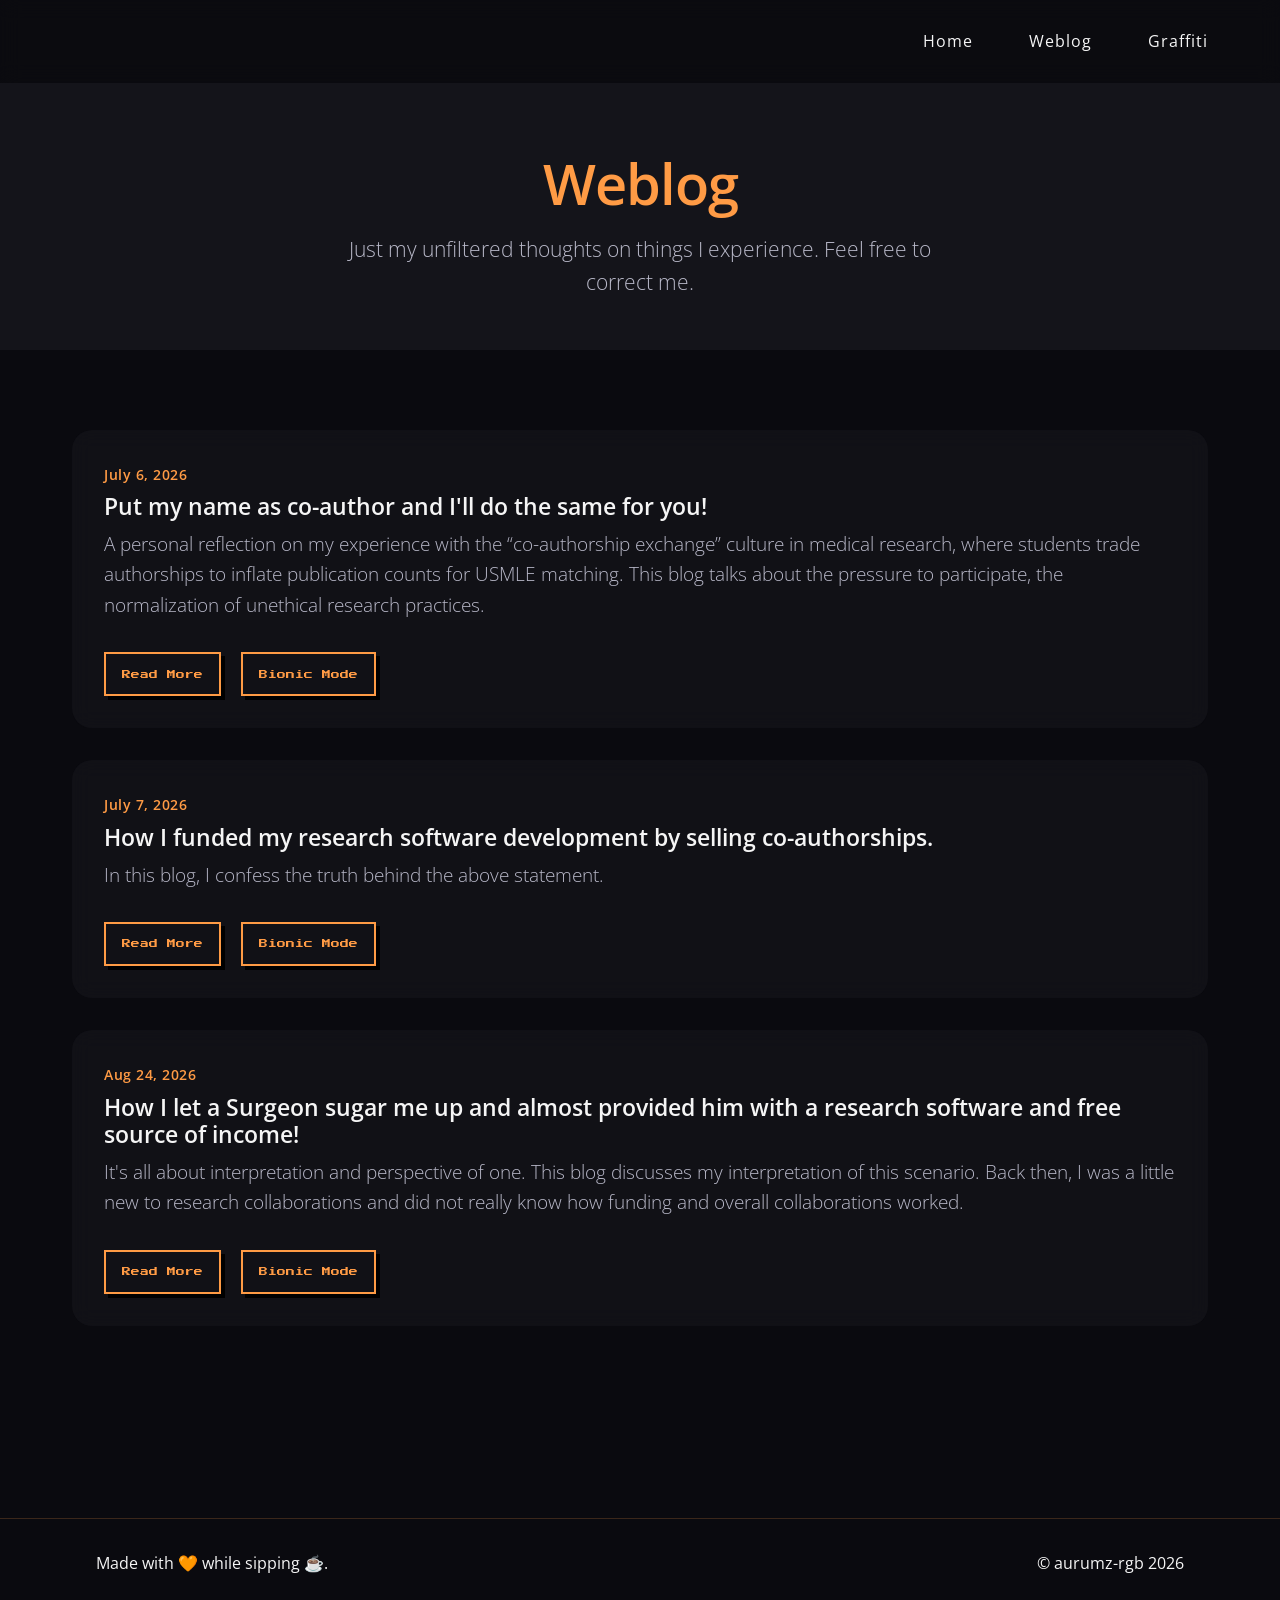
==== blog.html @ a6970e60 "faster loading, bigger plane and minor text edits" ====
<!DOCTYPE html>
<html lang="en">

<head>
  <meta charset="UTF-8" />
  <meta name="viewport" content="width=device-width, initial-scale=1.0" />
  

  <title>Weblog / Aurumz</title>
  <meta name="description" content="An unfiltered weblog by Vihaan (Aurumz) sharing personal experiences and thoughts on medical research, academic pressure, USMLE culture, evidence synthesis etc.">
  <meta name="keywords" content="Aurumz weblog, Vihaan Sahu blog, medical student blog, USMLE research, co-authorship exchange, medical research ethics, academic writing, evidence synthesis">
  <meta name="author" content="Vihaan S (Aurumz)">
  <meta name="robots" content="index, follow, max-image-preview:large" />
  

  <link rel="canonical" href="https://aurumz-rgb.github.io/blog.html" />


  <meta property="og:title" content="Weblog / Aurumz">
  <meta property="og:description" content="An unfiltered weblog by Vihaan (Aurumz) sharing personal experiences and thoughts on medical research, academic pressure, USMLE culture, evidence synthesis.">
  <meta property="og:type" content="website">
  <meta property="og:url" content="https://aurumz-rgb.github.io/blog.html">
  <meta property="og:image" content="https://aurumz-rgb.github.io/assets/web-banner.png">
  <meta property="og:image:alt" content="Aurumz Web Banner">
  
  <meta name="twitter:card" content="summary_large_image">
  <meta name="twitter:title" content="Weblog / Aurumz">
  <meta name="twitter:description" content="An unfiltered weblog by Vihaan (Aurumz) sharing personal experiences and thoughts on medical research.">

  <link rel="icon" href="assets/favicon.ico" type="image/x-icon">

  <link rel="preconnect" href="https://fonts.googleapis.com">
  <link rel="preconnect" href="https://fonts.gstatic.com" crossorigin>
  <link href="https://fonts.googleapis.com/css2?family=Open+Sans:wght@300;400;500;600;700&display=swap" rel="stylesheet">
  <link rel="stylesheet" href="https://cdnjs.cloudflare.com/ajax/libs/font-awesome/6.4.0/css/all.min.css">
  <link rel="stylesheet" href="styles.css">
</head>

<body>

  <div class="loader-container" id="loader">
    <div class="loader"></div>
  </div>

  <header>
    <div class="container">
      <nav>
        <a href="index.html" class="logo">
           <img src="assets/logo-official1.png" alt="Aurumz Logo" style="height: 45px;">
        </a>
        <button class="mobile-menu-btn" id="mobileMenuBtn">
          <i class="fas fa-bars"></i>
        </button>
        <div class="nav-links" id="navLinks">
          <a href="index.html">Home</a>
          <a href="blog.html">Weblog</a>
          <a href="graffiti.html">Graffiti</a>
        </div>
      </nav>
    </div>
  </header>

  <img src="assets/plane.gif" alt="Paper Plane" class="plane-gif" id="planeGif" loading="lazy">

  <div class="page-simple-hero">
    <div class="container">
      <h1>Weblog</h1>
      <p>Just my unfiltered thoughts on things I experience. Feel free to correct me.</p>

    </div>
  </div>

  <div class="page-container" style="background-color: var(--bg-primary);">
    <div class="container" style="padding-top: var(--spacing-xl); padding-bottom: var(--spacing-xl);">
      
      <div class="blog-card">
        <div class="blog-content">
          <span class="blog-date">July 6, 2026</span>
          <h3 class="project-title">Put my name as co-author and I'll do the same for you!</h3>
          <p class="project-description">
            A personal reflection on my experience with the “co-authorship exchange” culture in medical research, where students trade authorships to inflate publication counts for USMLE matching. This blog talks about the pressure to participate, the normalization of unethical research practices.
          </p>
          <div class="blog-full" id="blog1-full">
            <p class="project-description">
              A lot of medical students don't really care about research and end up doing it mainly because of the pressure surrounding USMLE matching. Sure, you'll say that research just boosts the CV and is not mandatory, but did you really know the average USMLE IM matching applicant has around 5-9 research articles?
            </p>

             <p class="project-description">
              As such, I've observed USMLE applicants literally practising the sole art of "you put me co-author, I put you co-author". As such, the research articles processed and published through these arrangements can end up being low quality, with minimum people actually involved in providing the science behind them, while other non-contributors are put in as co-authors.
            </p>

            <p class="project-description">
              Such papers also end up having tons of authors. Personally, I've been added through so many WhatsApp groups where they practise this directly. Sure, just like them, I could have done this as well. Some part of me wanted to, especially after seeing profiles of many people with more than 300 articles in 2 years! (not even senior researchers I've seen have these many)
            </p>
            <p class="project-description">
             Believe me or not, I've even had a guy message me wanting to do a "co-authorship exchange", which I rejected. <strong>Where is he now?</strong> Well, he matched into IM residency in the US this season (2026). The same guy has put countless messages in his own WhatsApp group offering authorship for $90 each under the name of an APC contribution. Sometimes, he would just be direct and not even defend it. Well, selling authorships is a different thing altogether, and so I'll cover that in another weblog. Are there other people like him? Yes. I've had countless such offers. For example, around 5 months ago, I had a guy wanting me to give him co-authorship on 3 of my papers and, in return, he would give me co-authorship on 3 of his, effectively making my research count double - 6 papers!
            </p>
            <p class="project-description">
              But I've decided I will not pursue such paths. The path I take is the one I believe is righteous and correct. End of the day, their CV always does seem to shine over people like mine. But, the fact that I did not nor do I plan to get involved in this, is something which keeps me motivated sometimes to learn more things!
            </p>
            <p class="project-description">
              P.s. <strong>Where do I find such people?</strong> idk. <strong>Should you do the same?</strong> Upto you. I will never. 
            </p>
          </div>
                    <button class="btn btn-outline" onclick="toggleBlog('blog1-full', this)">Read More</button>
          <button class="btn btn-outline" style="margin-left: 1rem;" onclick="toggleBionic('blog1-full', this)">Bionic Mode</button>
        </div>
      </div>



       <div class="blog-card">
        <div class="blog-content">
          <span class="blog-date">July 7, 2026</span>
          <h3 class="project-title">How I funded my research software development by selling co-authorships.</h3>
          <p class="project-description">
            In this blog, I confess the truth behind the above statement.
          </p>
          <div class="blog-full" id="blog2-full">
            <p class="project-description">
              As I mentioned previously about the co-authorship financial transaction model and my struggles as an open-source research developer, I'll be discussing my "association" between these two.
            </p>

             <p class="project-description">
              There are tons of research groups on all kinds of social media, including LinkedIn, WhatsApp, Telegram, and even Instagram. So, at one point, you somehow end up being in at least a few of those. Unfortunately, the type of groups I would get added to, or come across, often seemed to revolve around the classic "co-authorship financial transaction" model. <strong>How do you identify them in online groups?</strong> Keep an eye out for the triad: no permission to message publicly in the group (most of the time); the group administrators flex published articles quite frequently, usually with a high number of co-authors; and limited-seat "research opportunities" instead of calls for actual peer-level collaborations.
            </p>

            <p class="project-description">
             <strong>How do these work?</strong> The administrators of the group publicly message, indirectly hinting towards this model. It could be indirect, such as supporting or contributing towards an APC while publishing at no cost through the corresponding author's open-access university agreement. To avail any transaction, you simply need to privately reply to their call for "research opportunities" and co-ordinate directly.
             </p>
            <p class="project-description">
             There are also some medical residents who, because of strict deadlines for publishing research articles during their residency years, may end up paying for and getting co-authorship simply for ease of life.
            </p>
            <p class="project-description">
              I was attracted to this idea of selling. Not only did the participation of medical residents in this model give me a sense of "surability", it meant I could now fund and scale my research softwares with the money. NO MORE of those trash streamlit interfaces, vercel/github websites, trashy 1GB RAM backend limits, etc. I would have freedom to work solely on the basis of output accuracy! Sure, I might get my name blacklisted by journals if they were to find out about it. I was willing to take the risk. You'd ask, <strong>Why not just approach open-source research communities which provide financial support for such projects?</strong>
            </p>
            <p class="project-description">
             Let me answer you with a fact, the probability of getting one in academic research software development is around 10% to 15% success rate. That probability percentage, along with factors like my age (I was 19 when I published 3 softwares: NOS-TLPlot, Critiplot, and ReviewAid), lack of collaborations, and me working "solo" through almost all stages of research development, made me feel like the opposite of a strong candidate. Strict deadlines, serious financial accountability, software-performance-based funding, and one-time funding deposits were some of the other factors.
            </p>
             <p class="project-description">
             So, The final question, <strong>How many co-authorships did I sell?</strong> <strong>How much did I earn?</strong> I didn't. I simply never did. As a result, due to the lack of financial aid and personal finances, I never really could make some of the research softwares I had in mind and actually needed funding for. Every software I made, ended up being "just some software running on free resources". However, I do have my eyes set on "AI in Radiology", and in the near future, I might save up, develop a commercial software, create a source of income, and hopefully be less limited.
            </p>
          </div>
                    <button class="btn btn-outline" onclick="toggleBlog('blog2-full', this)">Read More</button>
          <button class="btn btn-outline" style="margin-left: 1rem;" onclick="toggleBionic('blog2-full', this)">Bionic Mode</button>
        </div>
      </div>


        <div class="blog-card">
        <div class="blog-content">
          <span class="blog-date">Aug 24, 2026</span>
          <h3 class="project-title">How I let a Surgeon sugar me up and almost provided him with a research software and free source of income!</h3>
          <p class="project-description">
            It's all about interpretation and perspective of one. This blog discusses my interpretation of this scenario. Back then, I was a little new to research collaborations and did not really know how funding and overall collaborations worked.
          </p>
          <div class="blog-full" id="blog3-full">

             <p class="project-description">
             The scenario starts off like this, I happen to send one of my research softwares description (ReviewAid) to a research group on WhatsApp, and a surgeon from the group DMs me privately first, acknowledging my software and praising me heavily for it. It genuinely made me happy that a surgeon found my tool helpful for his research work.
            </p>

            <p class="project-description">
             Then, he asks me about my thoughts on risk of bias software concerning evidence synthesis. Coincidentally, I already had plans concerning the revival of RobotReviewer, which I had thought about around 6 months before this. So, I tell him my thoughts, my perspective about it and how I would make it if I were to make one from scratch, taking into account RobotReviewer's accuracy. 
            </p>
            <p class="project-description">
              I also tell him about my thoughts on accuracy of modern day LLMs over ML for risk of bias assessment and my plans of testing RoB assessments using Hugging Face models specially fine-tuned for biomedical NLP. He was impressed and wanted to know, if I could make a software for him and his research organization he was associated with, which would be able to assess risk of bias of studies in their research work. I told him that I would be happy to do so, but would need some funding for it. He then tells me that he can provide me with funding for it and we can discuss the details further.
            </p>
            <p class="project-description">
               Fast forward, we did multiple zoom meetings to discuss the details of the software and the funding. He claimed to be a part of a medschool's research committee (the UK medschool ranked within 500 overall in the world). He tells me, he wanted me to make the software for his research organization and that it would be their primary tool for risk of bias assessment. Then when I actually ask for the funds, he tells me to make a demo which he would present to his research committee head and ask for their approval and take the funds from them. 
            </p>
            <p class="project-description">
              But then again, I was under the impression that I would now be provided with funds. I wanted to pin-point LLMs accuracy for RoB and compare it with the ML models trained for RobotReviewer.  He then kept delaying it and ultimately, told me to make the software putting my own money for its initial run. So, I ask him to provide me a fund of 100$ personally since I was the one doing everything, like making, writing the code, and even running trials to know its accuracy. I told him that this $100 would be his commitment, since according to him, he wouldn't have to do any of the actual work apart from providing the funds. He kept delaying and then in one of the zoom meetings, he says he simply did'nt have the money.
            </p>
            <p class="project-description">
              He would also have these Zoom meetings where he would tell me things like how he had a surgeon colleague who flexed working for NASA which he disliked, and wanted to flex something of his and that was the reason he wanted to "work" with me. He would also tell me things like how I was lucky to have been able to work with him since he could also have hired 2 cs freelancers to make the software instead of me. Overall, he kept delaying it further and eventually, there was no news from him. I set off in my own work and furthermore, cut contact with him.
            </p>
            <p class="project-description">
              So, my interpretation of this was that his plan might have been to make me create the software using my own funds, which he would then present to his committee using his own name, without involving me in the funding discussion, and potentially secure the funding himself. I started thinking about different possibilities. Say, if the project was discussed as requiring $2,000, would he potentially ask his committee for $5,000 and keep the rest for himself? I obviously have no way of knowing whether he would have actually done this, but this was genuinely one of the thoughts that crossed my mind at the time. Another possibility I started thinking about was that, since I didn't even belong to the country he worked in, he could have simply cut me off after getting the funding and kept the money himself, perhaps making some excuse that the software was unsuccessful, or even claiming that he had lent me the money and I was the one who shoo'd off with it. Again, I have absolutely no way of knowing whether any of this would have happened. These were simply the scenarios I started imagining based on how the collaboration had been progressing. Things I found out about him, such as his plans to leave the exact research committee and hospital he worked for after a year and his history of moving between countries, were also some of the factors that increased my suspicions. I had started wondering what would happen to the project, and to my involvement in it, if he left the institution anyway.
            </p>
            <p class="project-description">
              The things he did, some of those seemed very unprofessional like not committing to the funding, lack of communication just because I was much younger than him, him even vaping in one of the Zoom calls, telling me how he needed funds to cover his PhD, planning to name the software after his and my own real name, or him telling me to MAYBE make a private version using the funds and charge researchers to use the software if its accuracy was much better than RobotReviewer.
            </p>
            <p class="project-description">
            I haven't mentioned a lot of information, such as what kind of surgeon he was, the country he was based in, the medical school's name, and other specific details that contributed to my interpretation of what might have happened next. I did not want to reveal and I definitely do not want him to read this. Any research senior who follows ideals similar to his is probably better off not wasting their time, or mine, on a collaboration.
            </p>
            <p class="project-description">
              Looking back, I feel like I probably overthought about it, but I feel much better for not collaborating with him. <strong>Who knows? Maybe this is how some actual research collaborations work?</strong>
            </p>
          </div>
                    <button class="btn btn-outline" onclick="toggleBlog('blog3-full', this)">Read More</button>
          <button class="btn btn-outline" style="margin-left: 1rem;" onclick="toggleBionic('blog3-full', this)">Bionic Mode</button>
        </div>
      </div>

    </div>
  </div>

  <footer>
    <div class="footer-content">
      <div class="footer-left">
        <span>Made with 🧡 while sipping ☕.</span>
      </div>
      <div class="footer-right">
        <a href="https://github.com/aurumz-rgb/aurumz-rgb.github.io" target="_blank" class="footer-license">© aurumz-rgb 2026</a>
      </div>
    </div>
  </footer>

  <script src="script.js"></script>


    <script type="application/ld+json">
  {
    "@context": "https://schema.org",
    "@type": "Blog",
    "name": "Aurumz Weblog",
    "url": "https://aurumz-rgb.github.io/blog.html",
    "description": "Unfiltered thoughts and experiences by Vihaan (Aurumz) on medical research, academia, and technology.",
    "author": {
      "@type": "Person",
      "name": "Vihaan S (Aurumz)",
      "url": "https://aurumz-rgb.github.io"
    },
    "blogPost": [
      {
        "@type": "BlogPosting",
        "headline": "Put my name as co-author and I'll do the same for you!",
        "datePublished": "2026-07-06",
        "dateModified": "2026-07-06",
        "author": {
          "@type": "Person",
          "name": "Vihaan S (Aurumz)",
          "url": "https://aurumz-rgb.github.io"
        },
        "description": "A personal reflection on my experience with the co-authorship exchange culture in medical research, where students trade authorships to inflate publication counts for USMLE matching.",
        "mainEntityOfPage": {
          "@type": "WebPage",
          "@id": "https://aurumz-rgb.github.io/blog.html#blog1-full"
        },
        "publisher": {
          "@type": "Person",
          "name": "Vihaan S (Aurumz)",
          "url": "https://aurumz-rgb.github.io"
        }
      },
      {
        "@type": "BlogPosting",
        "headline": "How I funded my research software development by selling co-authorships.",
        "datePublished": "2026-07-07",
        "dateModified": "2026-07-07",
        "author": {
          "@type": "Person",
          "name": "Vihaan S (Aurumz)",
          "url": "https://aurumz-rgb.github.io"
        },
        "description": "In this blog, I confess the truth behind how I funded my research software development by selling co-authorships.",
        "mainEntityOfPage": {
          "@type": "WebPage",
          "@id": "https://aurumz-rgb.github.io/blog.html#blog2-full"
        },
        "publisher": {
          "@type": "Person",
          "name": "Vihaan S (Aurumz)",
          "url": "https://aurumz-rgb.github.io"
        }
      },
      {
        "@type": "BlogPosting",
        "headline": "How I let a Surgeon sugar me up and almost provided him with a research software and free source of income!",
        "datePublished": "2026-08-24",
        "dateModified": "2026-08-24",
        "author": {
          "@type": "Person",
          "name": "Vihaan S (Aurumz)",
          "url": "https://aurumz-rgb.github.io"
        },
        "description": "My experience with a research collaboration gone wrong, and how a surgeon almost tricked me into providing free research software and a source of income.",
        "mainEntityOfPage": {
          "@type": "WebPage",
          "@id": "https://aurumz-rgb.github.io/blog.html#blog3-full"
        },
        "publisher": {
          "@type": "Person",
          "name": "Vihaan S (Aurumz)",
          "url": "https://aurumz-rgb.github.io"
        }
      }
    ]
  }
  </script>
</body>
</html>
---- styles.css ----
@import url('https://fonts.googleapis.com/css2?family=Press+Start+2P&display=swap');

:root {
  --bg-primary: #0a0a0f;
  --bg-secondary: #14141a;
  --bg-card: rgba(20, 20, 26, 0.7);
  --text-primary: #f5f5f5;
  --text-secondary: #b8b8c8;
  --accent: #FF9B45;
  --accent-light: #ffb366;
  --accent-dark: #e0852f;
  --border-color: rgba(255, 155, 69, 0.2);
  --button-grey: #4d6281;
  --button-grey-hover: #3a4961;

  --font-primary: 'Open Sans', sans-serif;
  --font-heading: 'Open Sans', sans-serif;

  --spacing-xs: 0.5rem;
  --spacing-sm: 2rem;
  --spacing-md: 2rem;
  --spacing-lg: 3.5rem;
  --spacing-xl: 5rem;
  --spacing-xxl: 8rem;

  --border-radius: 12px;
  --border-radius-lg: 20px;

  --transition: all 0.3s cubic-bezier(0.4, 0, 0.2, 1);
  --transition-slow: all 0.6s ease;
}

* {
  margin: 0;
  padding: 0;
  box-sizing: border-box;
}

html {
  scroll-behavior: smooth;
}

body {
  font-family: var(--font-primary);
  background-color: var(--bg-primary);
  color: var(--text-primary);
  line-height: 1.6;
  overflow-x: hidden;
}

.loader-container {
  position: fixed;
  top: 0;
  left: 0;
  width: 100%;
  height: 100%;
  background-color: var(--bg-primary);
  display: flex;
  justify-content: center;
  align-items: center;
  z-index: 9999;
  transition: opacity 0.5s ease;
}

.loader {
  width: 50px;
  height: 50px;
  border: 5px solid rgba(255, 155, 69, 0.3);
  border-radius: 50%;
  border-top-color: var(--accent);
  animation: spin 1s ease-in-out infinite;
}

@keyframes spin {
  to {
    transform: rotate(360deg);
  }
}

h1,
h2,
h3,
h4,
h5,
h6 {
  font-family: var(--font-heading);
  font-weight: 600;
  line-height: 1.2;
  margin-bottom: var(--spacing-sm);
}

h1 {
  font-size: clamp(1.8rem, 6vw, 3.5rem);
  letter-spacing: -1px;
}

h2 {
  font-size: clamp(1.6rem, 5vw, 2.5rem);
  color: var(--accent);
  position: relative;
  display: inline-block;
  margin-bottom: var(--spacing-lg);
}

h2::after {
  content: '';
  position: absolute;
  bottom: -10px;
  left: 0;
  width: 60px;
  height: 3px;
  background-color: var(--accent);
}

.about-text h2::after {
  left: 50%;
  transform: translateX(-50%);
}

h3 {
  font-size: clamp(1.3rem, 4vw, 1.6rem);
  color: var(--text-primary);
  margin-bottom: var(--spacing-sm);
}

p {
  margin-bottom: var(--spacing-md);
  color: var(--text-secondary);
  font-size: clamp(0.9rem, 2vw, 1rem);
  font-weight: 300;
}

a {
  color: var(--accent);
  text-decoration: none;
  transition: var(--transition);
}

a:hover {
  color: var(--accent-light);
}

.container {
  width: 100%;
  max-width: 1200px;
  margin: 0 auto;
  padding: 0 var(--spacing-md);
}

.btn {
  display: inline-block;
  padding: 0.8rem 1.8rem;
  background-color: var(--accent);
  color: var(--bg-primary);
  border: 2px solid #000;
  border-radius: 0;
  font-weight: 400;
  font-family: 'Press Start 2P', cursive;
  font-size: 0.7rem;
  letter-spacing: 0;
  cursor: pointer;
  transition: var(--transition);
  text-align: center;
  position: relative;
  overflow: hidden;
  z-index: 1;
  min-height: 44px;
  box-shadow: 4px 4px 0px #000;
}

.btn:hover {
  background-color: #5f4b39;
  box-shadow: 2px 2px 0px #000;
  transform: translate(2px, 2px);
}

.btn-outline {
  background-color: transparent;
  border: 2px solid var(--accent);
  color: var(--accent);
}

.btn-outline:hover {
  background-color: #FF9B45;
  color: var(--bg-primary);
}

.project-links .btn {
  background-color: var(--button-grey);
  color: white;
  font-size: 0.6rem;
  padding: 0.85rem 1.1rem;
}

.project-links .btn:hover {
  background-color: var(--button-grey-hover);
}

.project-links .btn-outline {
  background-color: var(--button-grey);
  color: white;
  border-color: #000;
}

.project-links .btn-outline:hover {
  background-color: var(--button-grey-hover);
  color: white;
}

header {
  position: fixed;
  top: 0;
  left: 0;
  width: 100%;
  padding: 1.2rem 0;
  background-color: rgba(10, 10, 15, 0.85);
  backdrop-filter: blur(10px);
  z-index: 1000;
  transition: var(--transition);
}

nav {
  display: flex;
  justify-content: space-between;
  align-items: center;
}

.logo {
  font-size: clamp(1.2rem, 4vw, 1.5rem);
  font-weight: 700;
  color: var(--text-primary);
  text-decoration: none;
  display: flex;
  align-items: center;
  font-family: var(--font-heading);
  opacity: 0;
  pointer-events: none;
  transition: opacity 0.8s ease;
}

.logo.show-logo {
  opacity: 1;
  pointer-events: auto;
}

.logo i {
  color: var(--accent);
  margin-right: var(--spacing-xs);
}

.nav-links {
  display: flex;
  gap: var(--spacing-lg);
}

.nav-links a {
  color: var(--text-primary);
  font-weight: 400;
  position: relative;
  font-size: clamp(0.9rem, 2vw, 1rem);
  letter-spacing: 1px;
}

.nav-links a::after {
  content: '';
  position: absolute;
  bottom: -5px;
  left: 0;
  width: 0;
  height: 2px;
  background-color: var(--accent);
  transition: var(--transition);
}

.nav-links a:hover::after {
  width: 100%;
}

.mobile-menu-btn {
  display: none;
  background: none;
  border: none;
  color: var(--text-primary);
  font-size: 1.5rem;
  cursor: pointer;
  padding: 0.5rem;
  min-width: 44px;
  min-height: 44px;
}

.hero {
  min-height: 100vh;
  display: flex;
  align-items: center;
  padding: var(--spacing-xl) 0;
  position: relative;
  overflow: hidden;
  background-color: var(--bg-primary);
}

.hero-content {
  display: flex;
  flex-direction: column;
  align-items: center;
  text-align: center;
  gap: var(--spacing-lg);
  width: 100%;
}

.hero-images-container {
  display: flex;
  justify-content: space-between;
  align-items: center;
  width: 100%;
  max-width: 1000px;
  margin-bottom: var(--spacing-lg);
  opacity: 0;
  transform: translateY(30px);
}

.hero-image-left {
  width: 100%;
  border-radius: var(--border-radius-lg);
  overflow: hidden;
  box-shadow: none;
}

.hero-image-left img {
  width: 100%;
  height: auto;
  display: block;
}

.hero-logo-right {
  width: 30%;
  border-radius: 50%;
  background-color: var(--bg-secondary);
  display: flex;
  align-items: center;
  justify-content: center;
  border: none;
}

.hero-logo-right img {
  width: 100%;
  height: auto;
  object-fit: contain;
}

.hero-buttons {
  display: flex;
  gap: var(--spacing-md);
  opacity: 0;
  transform: translateY(30px);
}

.hero-buttons .btn {
  padding: 1rem 1.5rem;
}

.car-container {
  position: absolute;
  bottom: -67px;
  left: -150px;
  width: clamp(80px, 15vw, 150px);
  height: auto;
  z-index: 10;
  opacity: 0;
}

.car-gif {
  width: 100%;
  height: auto;
}

.plane-gif {
  position: absolute;
  top: 35%;
  left: -900px;
  width: clamp(400px, 70vw, 800px);
  height: auto;
  z-index: 10;
  opacity: 0;
  pointer-events: none;
}

.about {
  padding: var(--spacing-xxl) 0;
  background-color: var(--bg-secondary);
  position: relative;
  overflow: hidden;
}

.about::before {
  content: '';
  position: absolute;
  top: 20%;
  right: 5%;
  width: clamp(80px, 15vw, 150px);
  height: clamp(80px, 15vw, 150px);
  border-radius: 50%;
  background: radial-gradient(circle, rgba(255, 155, 69, 0.2) 0%, transparent 70%);
  animation: float 4s ease-in-out infinite;
  z-index: 1;
}

.about::after {
  content: '';
  position: absolute;
  bottom: 20%;
  right: 15%;
  width: clamp(60px, 10vw, 100px);
  height: clamp(60px, 10vw, 100px);
  border-radius: 50%;
  background: radial-gradient(circle, rgba(255, 155, 69, 0.15) 0%, transparent 70%);
  animation: float 5s ease-in-out infinite reverse;
  z-index: 1;
}

@keyframes float {

  0%,
  100% {
    transform: translateY(0) rotate(0deg);
  }

  50% {
    transform: translateY(-40px) rotate(180deg);
  }
}

.about-content {
  position: relative;
  z-index: 2;
  opacity: 0;
  transform: translateY(30px);
}

.about-text {
  max-width: 900px;
  margin: 0 auto;
  text-align: center;
}

.about-text p {
  font-size: clamp(1rem, 3vw, 1.5rem);
  line-height: 1.8;
  margin-bottom: var(--spacing-md);
}

.tech-stack-wrapper {
  margin-top: var(--spacing-lg);
  padding-top: 1rem;
  border-top: 1px solid rgba(255, 255, 255, 0.05);
}

.tech-stack-title {
  font-size: 1.8rem;
  color: var(--text-primary);
  text-align: center;
  margin-bottom: var(--spacing-md);
  position: relative;
  display: inline-block;
  left: 50%;
  transform: translateX(-50%);
}

.tech-stack-title::after {
  content: '';
  position: absolute;
  bottom: -10px;
  left: 50%;
  transform: translateX(-50%);
  width: 60px;
  height: 3px;
  background-color: var(--accent);
}

.tech-grid {
  display: grid;
  grid-template-columns: repeat(auto-fill, minmax(140px, 1fr));
  gap: 1.2rem;
}

.tech-item {
  background-color: var(--bg-card);
  border: 1px solid var(--border-color);
  border-radius: var(--border-radius);
  padding: 1.5rem 1rem;
  display: flex;
  flex-direction: column;
  align-items: center;
  justify-content: center;
  text-align: center;
  transition: var(--transition);
  cursor: default;
}

.tech-item:hover {
  transform: translateY(-5px);
  border-color: var(--accent);
  box-shadow: 0 10px 20px rgba(0, 0, 0, 0.4);
}

.tech-icon {
  font-size: 2.5rem;
  color: var(--accent);
  margin-bottom: 0.8rem;
  transition: var(--transition);
}

.tech-item:hover .tech-icon {
  transform: scale(1.1);
  color: var(--accent-light);
}

.tech-name {
  font-weight: 600;
  color: var(--text-primary);
  font-size: 1rem;
  margin-bottom: 0.3rem;
  line-height: 1.2;
}

.tech-type {
  font-size: 0.75rem;
  color: var(--text-secondary);
  text-transform: uppercase;
  letter-spacing: 0.5px;
  font-weight: 500;
}

@media (max-width: 768px) {
  .tech-grid {
    grid-template-columns: repeat(auto-fill, minmax(100px, 1fr));
    gap: 0.8rem;
  }

  .tech-item {
    padding: 1rem 0.5rem;
  }

  .tech-icon {
    font-size: 2rem;
  }

  .tech-name {
    font-size: 0.9rem;
  }
}

.projects {
  padding: var(--spacing-xl) 0;
  background-color: var(--bg-primary);
  position: relative;
  background: radial-gradient(circle at 50% 50%, rgba(255, 155, 69, 0.1) 0%, rgba(10, 10, 15, 0) 70%);
}

.section-header {
  text-align: center;
  margin-bottom: var(--spacing-lg);
  opacity: 0;
  transform: translateY(30px);
}

.projects-grid {
  display: grid;
  grid-template-columns: repeat(auto-fill, minmax(300px, 1fr));
  gap: var(--spacing-lg);
}

.project-card {
  background-color: var(--bg-card);
  backdrop-filter: blur(10px);
  border-radius: var(--border-radius-lg);
  overflow: hidden;
  transition: var(--transition);
  border: 1px solid var(--border-color);
  opacity: 0;
  transform: translateY(30px);
}

.project-card:hover {
  transform: translateY(-15px);
  box-shadow: 0 20px 40px rgba(0, 0, 0, 0.4);
  border-color: var(--border-color);
}

.project-img {
  height: 200px;
  width: 100%;
  object-fit: cover;
  transition: none;
  background-color: var(--bg-secondary);
}

.project-card:hover .project-img {
  transform: none;
}

.project-content {
  padding: var(--spacing-md);
}

.project-title {
  font-size: 23px;
  margin-bottom: var(--spacing-xs);
  color: var(--text-primary);
}

.project-description {
  margin-bottom: var(--spacing-md);
  color: var(--text-secondary);
  font-size: 19px;
  line-height: 1.6;
}

.project-tags {
  display: flex;
  flex-wrap: wrap;
  gap: 0.8rem;
  margin-bottom: var(--spacing-md);
}

.tag {
  background-color: rgba(255, 155, 69, 0.15);
  color: var(--accent);
  padding: 0.45rem 0.6rem;
  border: 2px solid #000;
  border-radius: 0;
  box-shadow: 2px 2px 0px #000;
  font-family: 'Press Start 2P', cursive;
  font-size: 0.5rem;
  font-weight: 400;
  letter-spacing: 0;
  line-height: 1.5;
}

.project-links {
  display: flex;
  gap: var(--spacing-sm);
}

.contact {
  padding: var(--spacing-xl) 0;
  background-color: var(--bg-secondary);
  position: relative;
}

.contact-content {
  max-width: 800px;
  margin: 0 auto;
  text-align: center;
  opacity: 0;
  transform: translateY(30px);
}

.contact-links {
  display: flex;
  justify-content: center;
  flex-wrap: wrap;
  gap: var(--spacing-md);
  margin-top: var(--spacing-lg);
  margin-bottom: var(--spacing-lg);
}

.contact-link {
  display: flex;
  align-items: center;
  gap: var(--spacing-sm);
  padding: 1rem 1.5rem;
  background-color: var(--bg-card);
  backdrop-filter: blur(10px);
  border-radius: var(--border-radius);
  transition: var(--transition);
  border: 1px solid var(--border-color);
  min-height: 60px;
}

.contact-link:hover {
  background-color: rgba(255, 155, 69, 0.1);
  transform: translateY(-8px);
  border-color: var(--accent);
}

.contact-link i {
  font-size: clamp(1.2rem, 3vw, 1.8rem);
  color: var(--accent);
}

.contact-link span {
  font-size: clamp(0.85rem, 2vw, 1rem);
  font-weight: 500;
}

.scroll-to-top-box {
  position: absolute;
  bottom: -60px;
  left: 0;
  background-color: var(--bg-primary);
  color: var(--text-primary);
  padding: 10px 15px;
  border-radius: 0 var(--border-radius) var(--border-radius) 0;
  box-shadow: none;
  cursor: pointer;
  z-index: 100;
  display: none;
  transition: var(--transition);
  font-weight: 500;
  font-size: 1rem;
  opacity: 0;
  border: none;
  opacity: 0.8;
  min-height: 44px;
  min-width: 44px;
}

.scroll-to-top-box.show {
  display: block;
  opacity: 0.8;
}

.scroll-to-top-box:hover {
  background-color: rgba(30, 30, 40, 0.9);
  opacity: 1;
}

footer {
  padding: var(--spacing-md) 0;
  background-color: var(--bg-primary);
  border-top: 1px solid var(--border-color);
  text-align: center;
  position: relative;
  z-index: 10;
}

.footer-content {
  display: flex;
  justify-content: space-between;
  align-items: center;
  flex-wrap: wrap;
  gap: var(--spacing-sm);
  width: 100%;
  max-width: 1200px;
  margin: 0 auto;
  padding: 0 var(--spacing-lg);
}

.footer-left {
  display: flex;
  align-items: center;
  gap: var(--spacing-sm);
  justify-content: flex-start;
  flex: 1;
  margin-left: 0;
}

.footer-right {
  display: flex;
  align-items: center;
  gap: var(--spacing-sm);
  justify-content: flex-end;
  flex: 1;
  margin-right: 0;
}

.end-message {
  color: #888888;
  text-align: center;
  font-size: 0.9rem;
  margin-top: 5rem;
  opacity: 0.7;
}

.emoji {
  font-size: clamp(1rem, 3vw, 1.5rem);
}


.page-simple-hero {
  padding-top: 150px;
  padding-bottom: 50px;
  text-align: center;
  background-color: var(--bg-secondary);
}

.page-simple-hero h1 {
  color: var(--accent);
  font-size: clamp(2rem, 6vw, 3.5rem);
  margin-bottom: 1rem;
}

.page-simple-hero p {
  font-size: 1.3rem;
  max-width: 600px;
  margin: 0 auto;
}

.blog-card {
  background-color: var(--bg-card);
  backdrop-filter: blur(10px);
  border-radius: var(--border-radius-lg);
  overflow: hidden;
  margin-bottom: var(--spacing-md);
  transition: var(--transition);
}

.blog-card:hover {
  border-color: var(--accent);
}


.blog-content {
  padding: var(--spacing-md);
}

.blog-content .btn {
  font-size: 0.55rem;
  padding: 0.7rem 1rem;
}

.blog-date {
  display: inline-block;
  font-size: 0.85rem;
  color: var(--accent);
  font-weight: 600;
  margin-bottom: var(--spacing-xs);
  letter-spacing: 0.5px;
}

.blog-full {
  margin-top: var(--spacing-md);
  padding-top: var(--spacing-md);
  border-top: 1px solid rgba(255, 255, 255, 0.1);
  display: none;
}

.blog-full.active {
  display: block;
  animation: fadeInUp 0.5s ease forwards;
}

.page-container {
  min-height: 100vh;
  padding-bottom: var(--spacing-xl);
}

@keyframes fadeInUp {
  to {
    opacity: 1;
    transform: translateY(0);
  }
}

@keyframes carRace {
  0% {
    left: -150px;
  }

  100% {
    left: 110%;
  }
}

@keyframes vibrate {
  0% {
    transform: translateY(0) rotate(0deg);
  }

  25% {
    transform: translateY(-1.5px) rotate(-0.75deg);
  }

  50% {
    transform: translateY(1.5px) rotate(0.75deg);
  }

  75% {
    transform: translateY(-1.5px) rotate(-0.75deg);
  }

  100% {
    transform: translateY(0) rotate(0deg);
  }
}

@keyframes flyPlane {
  0% {
    left: -900px;
    top: 15%;
    transform: rotate(0deg);
  }

  15% {
    top: 13%;
    transform: rotate(9deg);
  }

  25% {
    top: 20%;
    transform: rotate(15deg);
  }

  35% {
    top: 15%;
    transform: rotate(-10deg);
  }

  50% {
    top: 30%;
    transform: rotate(-10deg);
  }

  75% {
    top: 50%;
    transform: rotate(5deg);
  }

  100% {
    left: 110%;
    top: 60%;
    transform: rotate(0deg);
  }
}

@media (min-width: 1600px) {
  .container {
    max-width: 1400px;
  }

  .projects-grid {
    grid-template-columns: repeat(auto-fill, minmax(350px, 1fr));
  }
}

@media (max-width: 1200px) {
  .container {
    padding: 0 var(--spacing-md);
  }
}

@media (max-width: 992px) {
  .projects-grid {
    grid-template-columns: repeat(auto-fill, minmax(280px, 1fr));
  }

  .hero-images-container {
    flex-direction: column-reverse;
    gap: var(--spacing-md);
    align-items: center;
  }

  .hero-image-left {
    width: 100%;
    max-width: 600px;
    margin: 0 auto;
    transform: none;
  }

  .hero-logo-right {
    display: none;
  }

  .car-container {
    bottom: calc(-67px * 1.1);
    width: clamp(120px, 20vw, 200px);
  }

  .plane-gif {
    top: 25%;
    left: -900px;
    width: clamp(600px, 90vw, 950px);
  }

  @keyframes carRace {
    0% {
      left: -150px;
    }

    100% {
      left: 100%;
    }
  }

  @keyframes flyPlane {
    0% {
      left: -900px;
      top: 15%;
      transform: rotate(0deg);
    }

    15% {
      top: 13%;
      transform: rotate(9deg);
    }

    25% {
      top: 20%;
      transform: rotate(15deg);
    }

    35% {
      top: 15%;
      transform: rotate(-10deg);
    }

    50% {
      top: 30%;
      transform: rotate(-10deg);
    }

    75% {
      top: 50%;
      transform: rotate(5deg);
    }

    100% {
      left: 100%;
      top: 60%;
      transform: rotate(0deg);
    }
  }
}

@media (max-width: 768px) {
  .nav-links {
    display: none;
    position: absolute;
    top: 100%;
    left: 0;
    width: 100%;
    flex-direction: column;
    background-color: rgba(10, 10, 15, 0.95);
    padding: var(--spacing-md);
    gap: var(--spacing-md);
    border-top: 1px solid var(--border-color);
  }

  .nav-links.active {
    display: flex;
  }

  .mobile-menu-btn {
    display: block;
  }

  .hero-buttons {
    flex-direction: column;
    align-items: center;
    width: 100%;
  }

  .hero-buttons .btn {
    width: 200px;
  }

  .contact-links {
    flex-direction: column;
    align-items: center;
    margin-bottom: var(--spacing-xl);
  }

  .contact-link {
    width: 100%;
    max-width: 300px;
  }

  .footer-content {
    flex-direction: column;
    text-align: center;
  }

  .footer-left,
  .footer-right {
    justify-content: center;
    margin: 0;
  }
}

@media (max-width: 576px) {
  .container {
    padding: 0 var(--spacing-sm);
  }

  h1 {
    font-size: 2rem;
  }

  h2 {
    font-size: 1.8rem;
  }

  h3 {
    font-size: 1.4rem;
  }

  header {
    padding: 0.8rem 0;
  }

  .hero-images-container {
    flex-direction: column-reverse;
    align-items: center;
    gap: 2rem;
  }

  .hero-image-left {
    width: 180%;
    max-width: 700px;
    margin: 0 auto;
    transform: translateX(1%);
  }

  .hero-logo-right {
    display: none;
  }

  .projects-grid {
    grid-template-columns: 1fr;
  }

  .project-card {
    max-width: 100%;
  }

  .project-img {
    height: 200px;
    object-fit: cover;
  }

  .btn {
    padding: 0.7rem 1.2rem;
    font-size: 0.65rem;
  }

  .contact-link {
    padding: 0.8rem 1.2rem;
  }

  .contact-link i {
    font-size: 1.5rem;
  }

  .contact-link span {
    font-size: 0.9rem;
  }

  .about-text p {
    font-size: 1.1rem;
  }

  .about {
    padding: var(--spacing-xl) 0;
  }

  .footer-content {
    padding: 0 var(--spacing-md);
  }

  .scroll-to-top-box {
    left: 0;
    right: 0;
    text-align: center;
    bottom: -80px;
    border-radius: 0;
    width: auto;
    max-width: 200px;
    margin: 0 auto;
    left: 50%;
    transform: translateX(-50%);
  }

  .car-container {
    width: 140px;
    bottom: calc(-67px * 0.91);
    left: -150px;
  }

  .plane-gif {
    top: 20%;
    left: -650px;
    width: clamp(500px, 95vw, 850px);
  }

  @keyframes carRace {
    0% {
      left: -150px;
    }

    100% {
      left: 100%;
    }
  }

  @keyframes flyPlane {
    0% {
      left: -650px;
      top: 20%;
      transform: rotate(0deg);
    }

    15% {
      top: 18%;
      transform: rotate(9deg);
    }

    25% {
      top: 25%;
      transform: rotate(15deg);
    }

    35% {
      top: 18%;
      transform: rotate(-10deg);
    }

    50% {
      top: 35%;
      transform: rotate(-10deg);
    }

    75% {
      top: 55%;
      transform: rotate(5deg);
    }

    100% {
      left: 100%;
      top: 65%;
      transform: rotate(0deg);
    }
  }
}

@media (max-width: 380px) {
  .container {
    padding: 0 0.5rem;
  }

  .hero-images-container {
    flex-direction: column-reverse;
    align-items: center;
    gap: 1.5rem;
  }

  .hero-image-left {
    width: 200%;
    max-width: 500px;
    margin: 0 auto;
    transform: translateX(1%);
  }

  .hero-logo-right {
    display: none;
  }

  .project-card {
    margin: 0 auto;
  }

  .project-content {
    padding: 1rem;
  }

  .project-links {
    flex-direction: column;
  }

  .project-links .btn {
    width: 100%;
  }

  .contact-link {
    padding: 0.7rem 1rem;
  }

  .footer-content {
    font-size: 0.8rem;
  }

  .project-img {
    height: 180px;
  }

  .car-container {
    width: 120px;
    bottom: calc(-67px * 0.86);
    left: -120px;
  }

  @keyframes carRace {
    0% {
      left: -120px;
    }

    100% {
      left: 100%;
    }
  }

  .plane-gif {
    top: 15%;
    left: -550px;
    width: clamp(450px, 100vw, 750px);
  }

  .contact-heading {
    display: flex;
    align-items: center;
    justify-content: center;
    gap: 20px;
  }

  .contact-heading h2 {
    margin: 0;
  }

  @keyframes flyPlane {
    0% {
      left: -550px;
      top: 25%;
      transform: rotate(0deg);
    }

    15% {
      top: 23%;
      transform: rotate(9deg);
    }

    25% {
      top: 30%;
      transform: rotate(15deg);
    }

    35% {
      top: 23%;
      transform: rotate(-10deg);
    }

    50% {
      top: 40%;
      transform: rotate(-10deg);
    }

    75% {
      top: 60%;
      transform: rotate(5deg);
    }

    100% {
      left: 100%;
      top: 70%;
      transform: rotate(0deg);
    }
  }
}




.graffiti-grid {
  display: grid;
  grid-template-columns: repeat(auto-fill, minmax(500px, 1fr));
  gap: 0;
  margin-top: var(--spacing-xl);
}

.graffiti-card {
  background-color: transparent;
  border: none;
  border-radius: 0;
  overflow: hidden;
  margin: 0;
  padding: 0;
  box-shadow: none;
  transition: none;
}

.graffiti-card:hover {
  transform: none;
  box-shadow: none;
}

.graffiti-img {
  width: 82%;
  height: auto;
  display: block;
  object-fit: contain;
  margin: 0;
  padding: 0;
  background-color: var(--bg-primary);
}

.graffiti-info {
  padding: 1.2rem 1.5rem;
  margin: 0;


}

.graffiti-location {
  color: var(--text-secondary);
  font-size: 1rem;
  margin: 0;
  font-weight: 400;
  letter-spacing: 0.5px;
}

@media (max-width: 992px) {
  .graffiti-grid {
    grid-template-columns: repeat(auto-fill, minmax(350px, 1fr));
  }
}

@media (max-width: 576px) {
  .graffiti-grid {
    grid-template-columns: 1fr;
  }
}



.footer-license {
  color: rgba(255, 255, 255, 0.96);
  text-decoration: none;

}

.footer-license:hover {
  color: rgba(255, 255, 255, 0.6);
}

.lightbox-overlay {
  position: fixed;
  top: 0;
  left: 0;
  width: 100%;
  height: 100%;
  background-color: rgba(0, 0, 0, 0.95);
  display: none;
  justify-content: center;
  align-items: center;
  z-index: 10000;
  flex-direction: column;
  overflow: hidden;
}

.lightbox-overlay.active {
  display: flex;
}

.lightbox-controls {
  position: absolute;
  top: 20px;
  right: 20px;
  display: flex;
  gap: 10px;
  z-index: 10001;
}

.lightbox-btn {
  background-color: rgba(255, 255, 255, 0.15);
  color: #ffffff;
  border: 2px solid #ffffff;
  border-radius: 0;
  width: 46px;
  height: 46px;
  cursor: pointer;
  font-size: 1.1rem;
  display: flex;
  align-items: center;
  justify-content: center;
  transition: var(--transition);
  box-shadow: 3px 3px 0px rgba(255, 255, 255, 0.4);
}

.lightbox-btn:hover {
  background-color: #ffffff;
  color: #000000;
  box-shadow: 1px 1px 0px rgba(255, 255, 255, 0.4);
  transform: translate(2px, 2px);
}

.lightbox-img {
  max-width: 90vw;
  max-height: 85vh;
  object-fit: contain;
  transition: transform 0.2s ease;
  transform-origin: center center;
  cursor: grab;
  user-select: none;
  -webkit-user-drag: none;
}

.lightbox-img.dragging {
  cursor: grabbing;
  transition: none;
}

.graffiti-img {
  cursor: zoom-in;
}

@media (max-width: 576px) {
  .lightbox-controls {
    top: 12px;
    right: 12px;
    gap: 6px;
  }
  .lightbox-btn {
    width: 40px;
    height: 40px;
    font-size: 0.95rem;
  }
}


.bionic-active p.project-description strong {
  color: var(--text-primary);
  font-weight: 600;
}

@media (max-width: 576px) {
  .blog-content .btn-outline {
    margin-bottom: 0.5rem;
  }
  .blog-content .btn-outline[onclick*="toggleBionic"] {
    margin-left: 0 !important;
  }
}
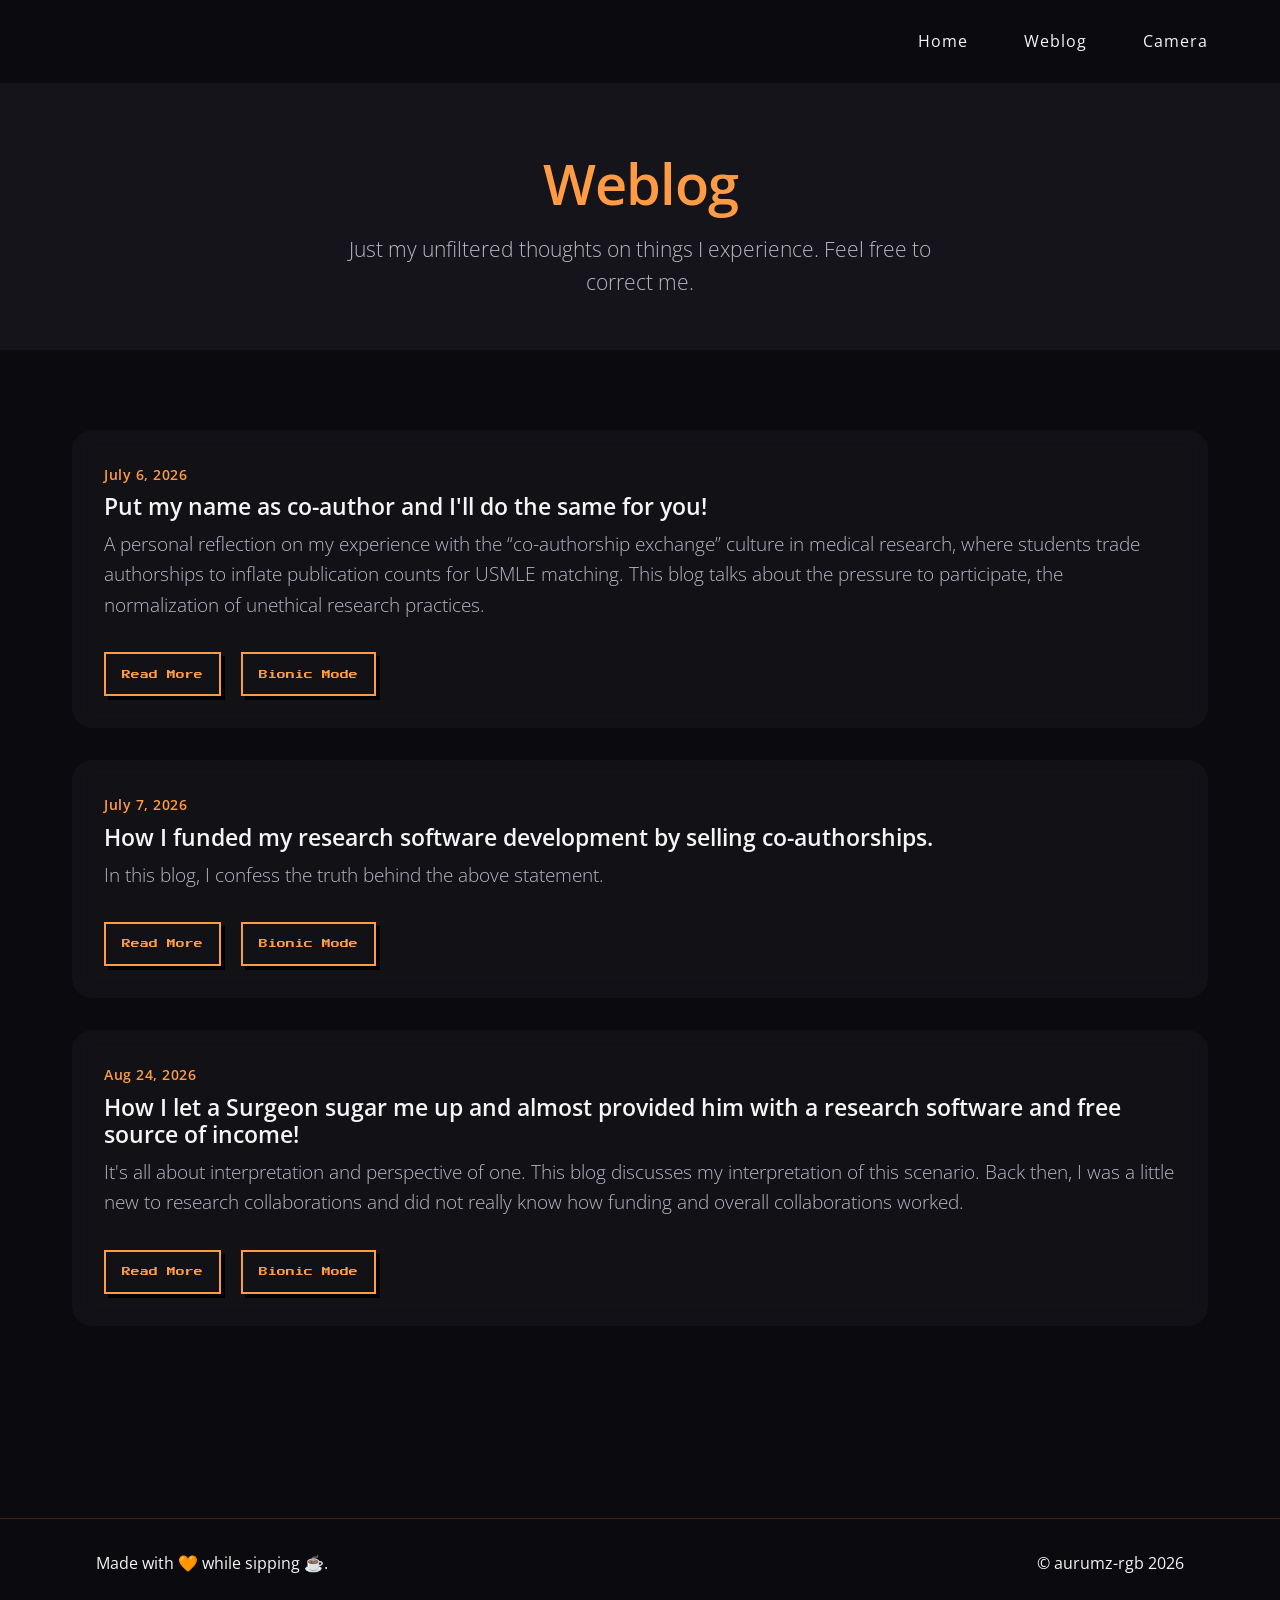
==== commit 953d3d22: "camera rename, smaller plane and car, gallery cleanup" ====
--- a/blog.html
+++ b/blog.html
@@ -54,7 +54,7 @@
         <div class="nav-links" id="navLinks">
           <a href="index.html">Home</a>
           <a href="blog.html">Weblog</a>
-          <a href="graffiti.html">Graffiti</a>
+          <a href="graffiti.html">Camera</a>
         </div>
       </nav>
     </div>
--- a/styles.css
+++ b/styles.css
@@ -360,9 +360,9 @@
 
 .car-container {
   position: absolute;
-  bottom: -67px;
-  left: -150px;
-  width: clamp(80px, 15vw, 150px);
+  bottom: -71px;
+  left: -160px;
+  width: clamp(85px, 16vw, 160px);
   height: auto;
   z-index: 10;
   opacity: 0;
@@ -376,8 +376,8 @@
 .plane-gif {
   position: absolute;
   top: 35%;
-  left: -900px;
-  width: clamp(400px, 70vw, 800px);
+  left: -720px;
+  width: clamp(320px, 60vw, 620px);
   height: auto;
   z-index: 10;
   opacity: 0;
@@ -854,7 +854,7 @@
 
 @keyframes carRace {
   0% {
-    left: -150px;
+    left: -160px;
   }
 
   100% {
@@ -886,7 +886,7 @@
 
 @keyframes flyPlane {
   0% {
-    left: -900px;
+    left: -720px;
     top: 15%;
     transform: rotate(0deg);
   }
@@ -1108,7 +1108,7 @@
     width: 180%;
     max-width: 700px;
     margin: 0 auto;
-    transform: translateX(1%);
+    transform: translateX(-4%);
   }
 
   .hero-logo-right {
@@ -1247,7 +1247,7 @@
     width: 200%;
     max-width: 500px;
     margin: 0 auto;
-    transform: translateX(1%);
+    transform: translateX(-5%);
   }
 
   .hero-logo-right {
@@ -1359,62 +1359,68 @@
 
 
 .graffiti-grid {
-  display: grid;
-  grid-template-columns: repeat(auto-fill, minmax(500px, 1fr));
-  gap: 0;
+  columns: 320px;
+  column-gap: var(--spacing-md);
   margin-top: var(--spacing-xl);
 }
 
 .graffiti-card {
-  background-color: transparent;
-  border: none;
-  border-radius: 0;
+  background-color: var(--bg-card);
+  border: 1px solid var(--border-color);
+  border-radius: var(--border-radius);
   overflow: hidden;
-  margin: 0;
-  padding: 0;
-  box-shadow: none;
-  transition: none;
+  margin: 0 0 var(--spacing-md);
+  break-inside: avoid;
+  -webkit-break-inside: avoid;
+  transition: var(--transition);
 }
 
 .graffiti-card:hover {
-  transform: none;
-  box-shadow: none;
+  border-color: var(--accent);
 }
 
 .graffiti-img {
-  width: 82%;
+  width: 100%;
   height: auto;
   display: block;
-  object-fit: contain;
+  background-color: var(--bg-primary);
+  cursor: zoom-in;
+  transition: filter 0.3s ease;
+}
+
+.graffiti-card:hover .graffiti-img {
+  filter: brightness(1.1);
+}
+
+.graffiti-info {
+  padding: 1rem 1.2rem 1.1rem;
+}
+
+.graffiti-location {
+  color: var(--accent);
+  font-size: 0.85rem;
   margin: 0;
-  padding: 0;
-  background-color: var(--bg-primary);
-}
-
-.graffiti-info {
-  padding: 1.2rem 1.5rem;
-  margin: 0;
-
-
-}
-
-.graffiti-location {
+  font-weight: 600;
+  letter-spacing: 0.3px;
+  line-height: 1.5;
+}
+
+.graffiti-location i {
+  margin-right: 0.45rem;
+  font-size: 0.75rem;
+}
+
+.graffiti-note {
   color: var(--text-secondary);
-  font-size: 1rem;
-  margin: 0;
-  font-weight: 400;
-  letter-spacing: 0.5px;
-}
-
-@media (max-width: 992px) {
-  .graffiti-grid {
-    grid-template-columns: repeat(auto-fill, minmax(350px, 1fr));
-  }
+  font-size: 0.85rem;
+  margin: 0.4rem 0 0;
+  font-weight: 300;
+  font-style: italic;
 }
 
 @media (max-width: 576px) {
   .graffiti-grid {
-    grid-template-columns: 1fr;
+    column-count: 1;
   }
 }
 
@@ -1497,8 +1503,9 @@
   transition: none;
 }
 
-.graffiti-img {
-  cursor: zoom-in;
+.lightbox-img.dragging {
+  cursor: grabbing;
+  transition: none;
 }
 
 @media (max-width: 576px) {
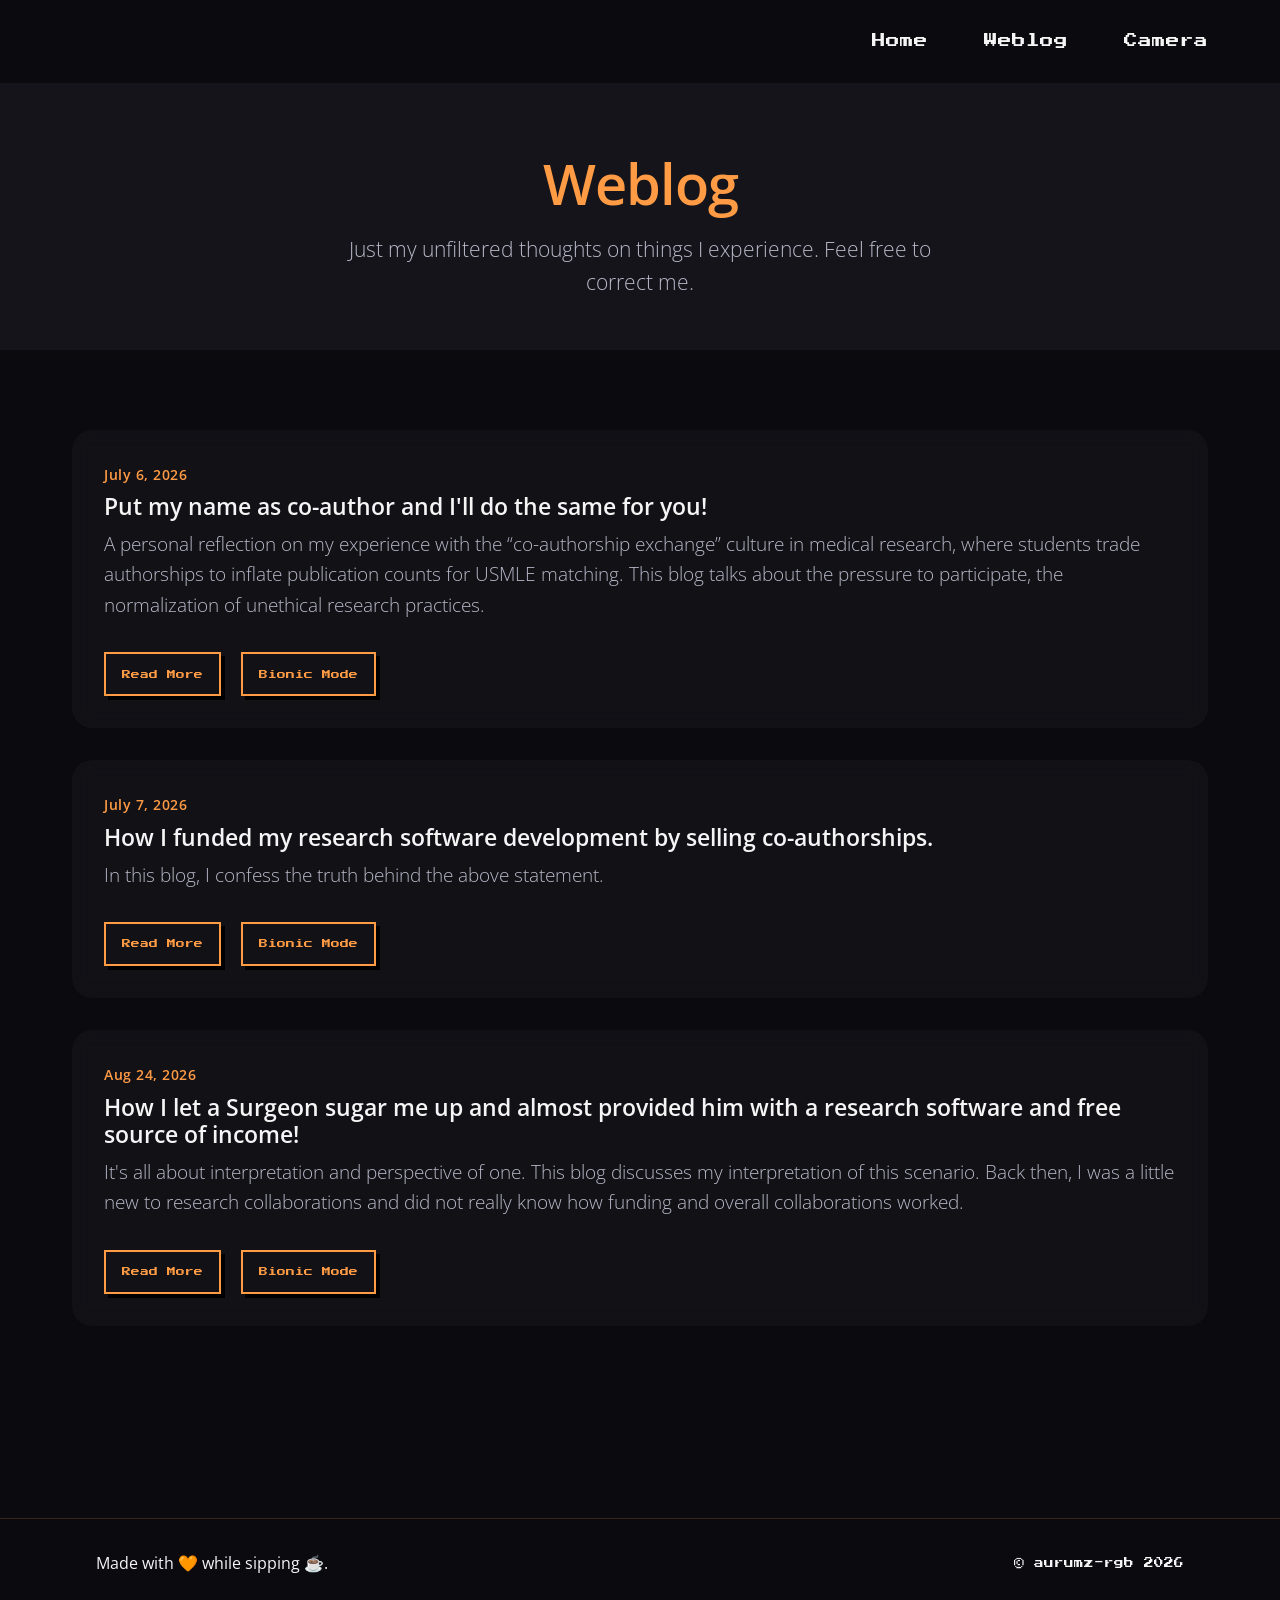
==== commit b9cb7d9b: "camera page now at camera.html with redirect from old link, premiere icon path fix" ====
--- a/blog.html
+++ b/blog.html
@@ -46,7 +46,7 @@
     <div class="container">
       <nav>
         <a href="index.html" class="logo">
-           <img src="assets/logo-official1.png" alt="Aurumz Logo" style="height: 45px;">
+           <img src="assets/logo-official1.webp" alt="Aurumz Logo" style="height: 45px;">
         </a>
         <button class="mobile-menu-btn" id="mobileMenuBtn">
           <i class="fas fa-bars"></i>
@@ -54,7 +54,7 @@
         <div class="nav-links" id="navLinks">
           <a href="index.html">Home</a>
           <a href="blog.html">Weblog</a>
-          <a href="graffiti.html">Camera</a>
+          <a href="camera.html">Camera</a>
         </div>
       </nav>
     </div>
--- a/styles.css
+++ b/styles.css
@@ -255,20 +255,26 @@
 
 .nav-links a {
   color: var(--text-primary);
+  font-family: 'Press Start 2P', cursive;
   font-weight: 400;
   position: relative;
-  font-size: clamp(0.9rem, 2vw, 1rem);
-  letter-spacing: 1px;
+  font-size: 0.85rem;
+  letter-spacing: 0;
+  line-height: 1.6;
 }
 
 .nav-links a::after {
   content: '';
   position: absolute;
-  bottom: -5px;
+  bottom: -7px;
   left: 0;
   width: 0;
-  height: 2px;
-  background-color: var(--accent);
+  height: 4px;
+  background-image: repeating-linear-gradient(90deg,
+      var(--accent) 0,
+      var(--accent) 4px,
+      transparent 4px,
+      transparent 8px);
   transition: var(--transition);
 }
 
@@ -1054,17 +1060,6 @@
     width: 200px;
   }
 
-  .contact-links {
-    flex-direction: column;
-    align-items: center;
-    margin-bottom: var(--spacing-xl);
-  }
-
-  .contact-link {
-    width: 100%;
-    max-width: 300px;
-  }
-
   .footer-content {
     flex-direction: column;
     text-align: center;
@@ -1131,18 +1126,6 @@
   .btn {
     padding: 0.7rem 1.2rem;
     font-size: 0.65rem;
-  }
-
-  .contact-link {
-    padding: 0.8rem 1.2rem;
-  }
-
-  .contact-link i {
-    font-size: 1.5rem;
-  }
-
-  .contact-link span {
-    font-size: 0.9rem;
   }
 
   .about-text p {
@@ -1270,10 +1253,6 @@
     width: 100%;
   }
 
-  .contact-link {
-    padding: 0.7rem 1rem;
-  }
-
   .footer-content {
     font-size: 0.8rem;
   }
@@ -1372,11 +1351,6 @@
   margin: 0 0 var(--spacing-md);
   break-inside: avoid;
   -webkit-break-inside: avoid;
-  transition: var(--transition);
-}
-
-.graffiti-card:hover {
-  border-color: var(--accent);
 }
 
 .graffiti-img {
@@ -1385,11 +1359,6 @@
   display: block;
   background-color: var(--bg-primary);
   cursor: zoom-in;
-  transition: filter 0.3s ease;
-}
-
-.graffiti-card:hover .graffiti-img {
-  filter: brightness(1.1);
 }
 
 .graffiti-info {
@@ -1397,7 +1366,7 @@
 }
 
 .graffiti-location {
-  color: var(--accent);
+  color: var(--text-primary);
   font-size: 0.85rem;
   margin: 0;
   font-weight: 600;
@@ -1408,6 +1377,7 @@
 .graffiti-location i {
   margin-right: 0.45rem;
   font-size: 0.75rem;
+  color: var(--accent);
 }
 
 .graffiti-note {
@@ -1420,7 +1390,32 @@
 
 @media (max-width: 576px) {
   .graffiti-grid {
-    column-count: 1;
+    column-count: 2;
+    column-width: auto;
+    column-gap: 0.6rem;
+  }
+
+  .graffiti-card {
+    margin-bottom: 0.6rem;
+  }
+
+  .graffiti-info {
+    padding: 0.55rem 0.65rem 0.65rem;
+  }
+
+  .graffiti-location {
+    font-size: 0.68rem;
+    letter-spacing: 0.1px;
+  }
+
+  .graffiti-location i {
+    margin-right: 0.3rem;
+    font-size: 0.6rem;
+  }
+
+  .graffiti-note {
+    font-size: 0.66rem;
+    margin-top: 0.3rem;
   }
 }
 
@@ -1429,7 +1424,10 @@
 .footer-license {
   color: rgba(255, 255, 255, 0.96);
   text-decoration: none;
-
+  font-family: 'Press Start 2P', cursive;
+  font-size: 0.6rem;
+  letter-spacing: 0;
+  line-height: 1.6;
 }
 
 .footer-license:hover {
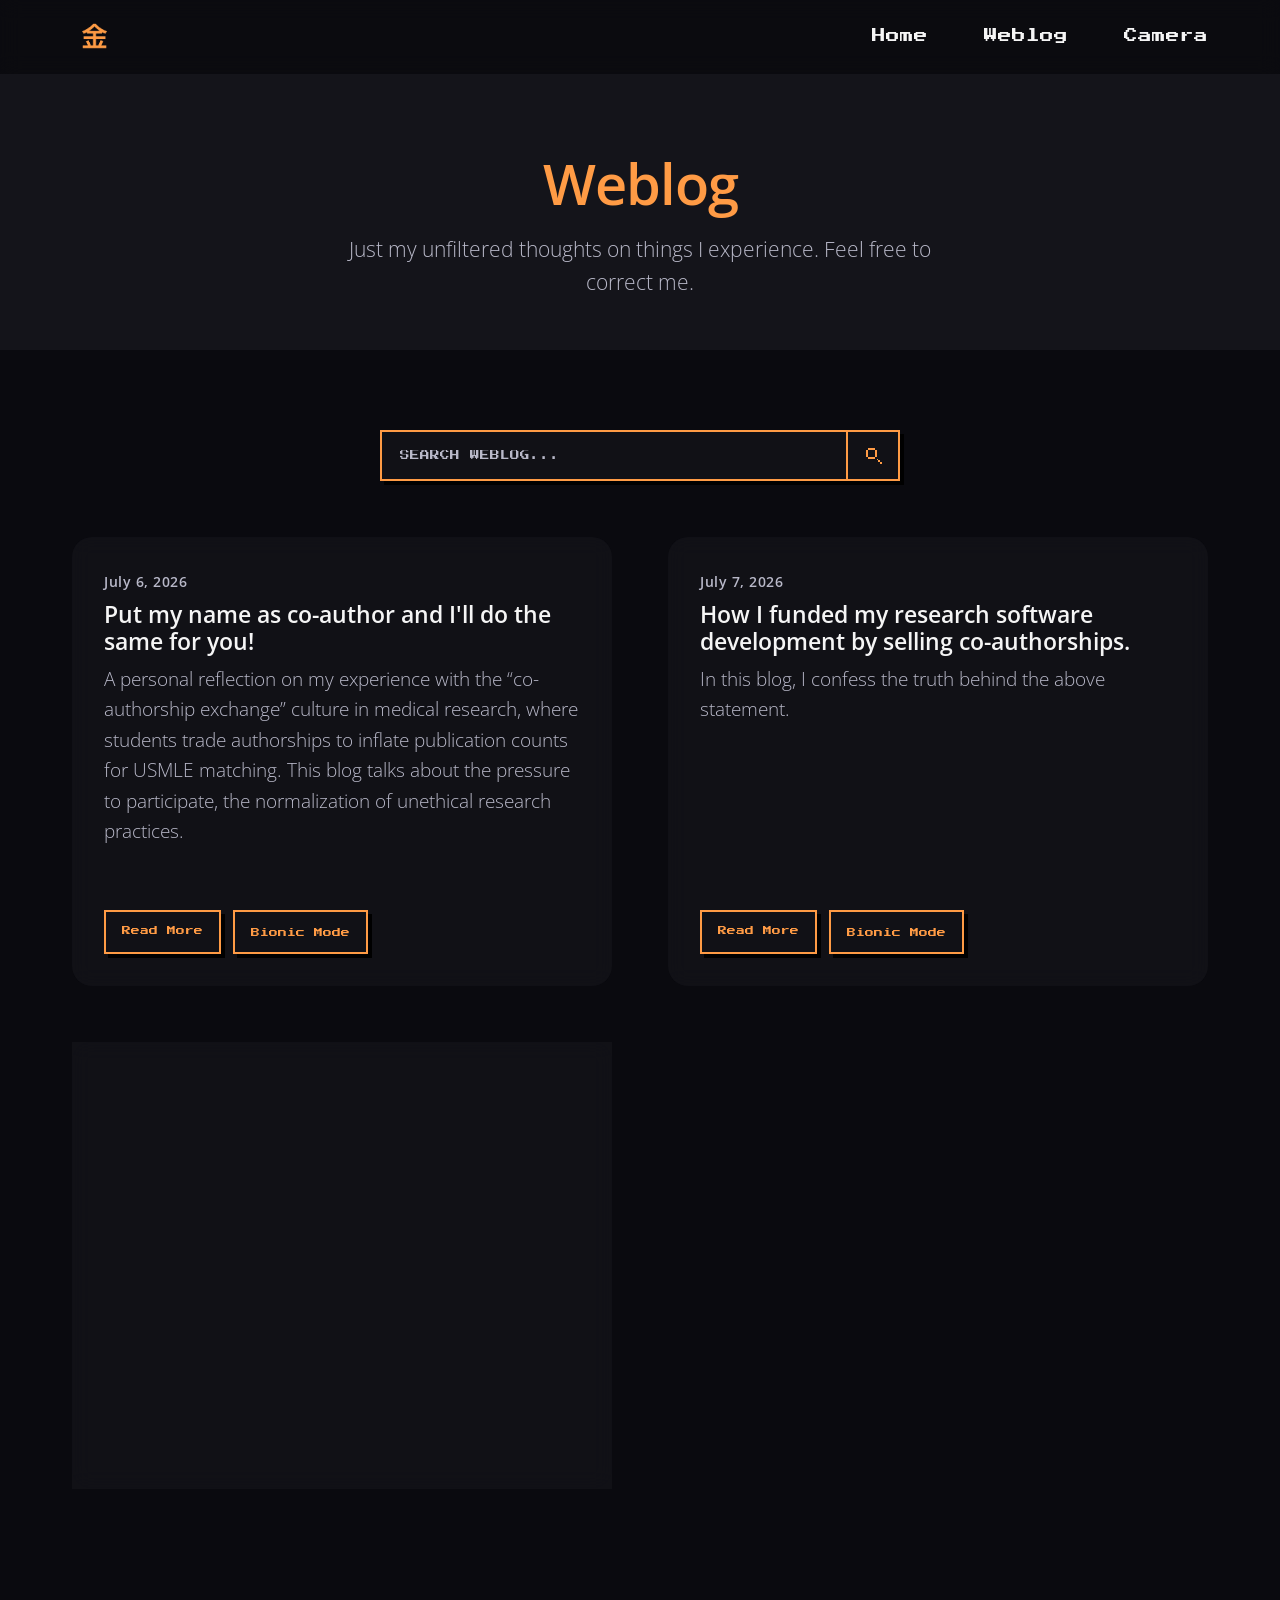
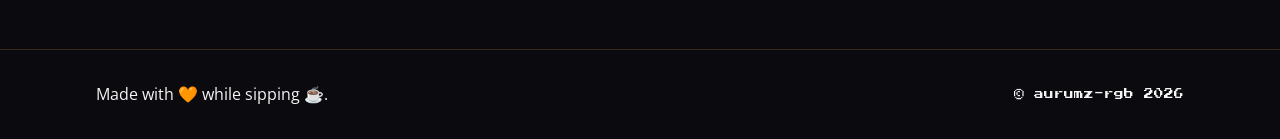
==== commit 912aa12c: "weblog grid and posts, new packages, scroll fade, pixel loader and top button" ====
--- a/blog.html
+++ b/blog.html
@@ -39,7 +39,10 @@
 <body>
 
   <div class="loader-container" id="loader">
-    <div class="loader"></div>
+    <div class="loader" role="status" aria-label="Loading">
+      <span></span><span></span><span></span><span></span>
+      <span></span><span></span><span></span><span></span>
+    </div>
   </div>
 
   <header>
@@ -72,127 +75,68 @@
 
   <div class="page-container" style="background-color: var(--bg-primary);">
     <div class="container" style="padding-top: var(--spacing-xl); padding-bottom: var(--spacing-xl);">
-      
-      <div class="blog-card">
-        <div class="blog-content">
-          <span class="blog-date">July 6, 2026</span>
-          <h3 class="project-title">Put my name as co-author and I'll do the same for you!</h3>
-          <p class="project-description">
-            A personal reflection on my experience with the “co-authorship exchange” culture in medical research, where students trade authorships to inflate publication counts for USMLE matching. This blog talks about the pressure to participate, the normalization of unethical research practices.
-          </p>
-          <div class="blog-full" id="blog1-full">
-            <p class="project-description">
-              A lot of medical students don't really care about research and end up doing it mainly because of the pressure surrounding USMLE matching. Sure, you'll say that research just boosts the CV and is not mandatory, but did you really know the average USMLE IM matching applicant has around 5-9 research articles?
-            </p>
-
-             <p class="project-description">
-              As such, I've observed USMLE applicants literally practising the sole art of "you put me co-author, I put you co-author". As such, the research articles processed and published through these arrangements can end up being low quality, with minimum people actually involved in providing the science behind them, while other non-contributors are put in as co-authors.
-            </p>
-
-            <p class="project-description">
-              Such papers also end up having tons of authors. Personally, I've been added through so many WhatsApp groups where they practise this directly. Sure, just like them, I could have done this as well. Some part of me wanted to, especially after seeing profiles of many people with more than 300 articles in 2 years! (not even senior researchers I've seen have these many)
-            </p>
-            <p class="project-description">
-             Believe me or not, I've even had a guy message me wanting to do a "co-authorship exchange", which I rejected. <strong>Where is he now?</strong> Well, he matched into IM residency in the US this season (2026). The same guy has put countless messages in his own WhatsApp group offering authorship for $90 each under the name of an APC contribution. Sometimes, he would just be direct and not even defend it. Well, selling authorships is a different thing altogether, and so I'll cover that in another weblog. Are there other people like him? Yes. I've had countless such offers. For example, around 5 months ago, I had a guy wanting me to give him co-authorship on 3 of my papers and, in return, he would give me co-authorship on 3 of his, effectively making my research count double - 6 papers!
-            </p>
-            <p class="project-description">
-              But I've decided I will not pursue such paths. The path I take is the one I believe is righteous and correct. End of the day, their CV always does seem to shine over people like mine. But, the fact that I did not nor do I plan to get involved in this, is something which keeps me motivated sometimes to learn more things!
-            </p>
-            <p class="project-description">
-              P.s. <strong>Where do I find such people?</strong> idk. <strong>Should you do the same?</strong> Upto you. I will never. 
-            </p>
+
+      <div class="blog-search-wrap">
+        <input type="search" id="blogSearch" class="blog-search" placeholder="SEARCH WEBLOG..." aria-label="Search the weblog">
+        <button class="blog-search-btn" id="blogSearchBtn" type="button" aria-label="Search">
+          <svg class="blog-search-icon" viewBox="0 0 10 10" aria-hidden="true">
+            <path d="M2 1h4v1H2z M1 2h1v4H1z M6 2h1v4H6z M2 6h4v1H2z M7 7h1v1H7z M8 8h1v1H8z M9 9h1v1H9z" />
+          </svg>
+        </button>
+      </div>
+      <p class="blog-search-empty" id="blogSearchEmpty" hidden>No posts found.</p>
+
+      <div class="blog-grid" id="blogGrid">
+
+        <div class="blog-card">
+          <div class="blog-content">
+            <div class="blog-text" id="blog1-text">
+              <span class="blog-date">July 6, 2026</span>
+              <h3 class="project-title">Put my name as co-author and I'll do the same for you!</h3>
+              <p class="project-description">
+                A personal reflection on my experience with the “co-authorship exchange” culture in medical research, where students trade authorships to inflate publication counts for USMLE matching. This blog talks about the pressure to participate, the normalization of unethical research practices.
+              </p>
+            </div>
+            <div class="blog-card-actions">
+              <a href="weblog-coauthor-exchange.html" class="btn btn-outline">Read More</a>
+              <button class="btn btn-outline" onclick="toggleBionic('blog1-text', this)">Bionic Mode</button>
+            </div>
           </div>
-                    <button class="btn btn-outline" onclick="toggleBlog('blog1-full', this)">Read More</button>
-          <button class="btn btn-outline" style="margin-left: 1rem;" onclick="toggleBionic('blog1-full', this)">Bionic Mode</button>
-        </div>
-      </div>
-
-
-
-       <div class="blog-card">
-        <div class="blog-content">
-          <span class="blog-date">July 7, 2026</span>
-          <h3 class="project-title">How I funded my research software development by selling co-authorships.</h3>
-          <p class="project-description">
-            In this blog, I confess the truth behind the above statement.
-          </p>
-          <div class="blog-full" id="blog2-full">
-            <p class="project-description">
-              As I mentioned previously about the co-authorship financial transaction model and my struggles as an open-source research developer, I'll be discussing my "association" between these two.
-            </p>
-
-             <p class="project-description">
-              There are tons of research groups on all kinds of social media, including LinkedIn, WhatsApp, Telegram, and even Instagram. So, at one point, you somehow end up being in at least a few of those. Unfortunately, the type of groups I would get added to, or come across, often seemed to revolve around the classic "co-authorship financial transaction" model. <strong>How do you identify them in online groups?</strong> Keep an eye out for the triad: no permission to message publicly in the group (most of the time); the group administrators flex published articles quite frequently, usually with a high number of co-authors; and limited-seat "research opportunities" instead of calls for actual peer-level collaborations.
-            </p>
-
-            <p class="project-description">
-             <strong>How do these work?</strong> The administrators of the group publicly message, indirectly hinting towards this model. It could be indirect, such as supporting or contributing towards an APC while publishing at no cost through the corresponding author's open-access university agreement. To avail any transaction, you simply need to privately reply to their call for "research opportunities" and co-ordinate directly.
-             </p>
-            <p class="project-description">
-             There are also some medical residents who, because of strict deadlines for publishing research articles during their residency years, may end up paying for and getting co-authorship simply for ease of life.
-            </p>
-            <p class="project-description">
-              I was attracted to this idea of selling. Not only did the participation of medical residents in this model give me a sense of "surability", it meant I could now fund and scale my research softwares with the money. NO MORE of those trash streamlit interfaces, vercel/github websites, trashy 1GB RAM backend limits, etc. I would have freedom to work solely on the basis of output accuracy! Sure, I might get my name blacklisted by journals if they were to find out about it. I was willing to take the risk. You'd ask, <strong>Why not just approach open-source research communities which provide financial support for such projects?</strong>
-            </p>
-            <p class="project-description">
-             Let me answer you with a fact, the probability of getting one in academic research software development is around 10% to 15% success rate. That probability percentage, along with factors like my age (I was 19 when I published 3 softwares: NOS-TLPlot, Critiplot, and ReviewAid), lack of collaborations, and me working "solo" through almost all stages of research development, made me feel like the opposite of a strong candidate. Strict deadlines, serious financial accountability, software-performance-based funding, and one-time funding deposits were some of the other factors.
-            </p>
-             <p class="project-description">
-             So, The final question, <strong>How many co-authorships did I sell?</strong> <strong>How much did I earn?</strong> I didn't. I simply never did. As a result, due to the lack of financial aid and personal finances, I never really could make some of the research softwares I had in mind and actually needed funding for. Every software I made, ended up being "just some software running on free resources". However, I do have my eyes set on "AI in Radiology", and in the near future, I might save up, develop a commercial software, create a source of income, and hopefully be less limited.
-            </p>
+        </div>
+
+        <div class="blog-card">
+          <div class="blog-content">
+            <div class="blog-text" id="blog2-text">
+              <span class="blog-date">July 7, 2026</span>
+              <h3 class="project-title">How I funded my research software development by selling co-authorships.</h3>
+              <p class="project-description">
+                In this blog, I confess the truth behind the above statement.
+              </p>
+            </div>
+            <div class="blog-card-actions">
+              <a href="weblog-coauthorship-sales.html" class="btn btn-outline">Read More</a>
+              <button class="btn btn-outline" onclick="toggleBionic('blog2-text', this)">Bionic Mode</button>
+            </div>
           </div>
-                    <button class="btn btn-outline" onclick="toggleBlog('blog2-full', this)">Read More</button>
-          <button class="btn btn-outline" style="margin-left: 1rem;" onclick="toggleBionic('blog2-full', this)">Bionic Mode</button>
-        </div>
-      </div>
-
+        </div>
 
         <div class="blog-card">
-        <div class="blog-content">
-          <span class="blog-date">Aug 24, 2026</span>
-          <h3 class="project-title">How I let a Surgeon sugar me up and almost provided him with a research software and free source of income!</h3>
-          <p class="project-description">
-            It's all about interpretation and perspective of one. This blog discusses my interpretation of this scenario. Back then, I was a little new to research collaborations and did not really know how funding and overall collaborations worked.
-          </p>
-          <div class="blog-full" id="blog3-full">
-
-             <p class="project-description">
-             The scenario starts off like this, I happen to send one of my research softwares description (ReviewAid) to a research group on WhatsApp, and a surgeon from the group DMs me privately first, acknowledging my software and praising me heavily for it. It genuinely made me happy that a surgeon found my tool helpful for his research work.
-            </p>
-
-            <p class="project-description">
-             Then, he asks me about my thoughts on risk of bias software concerning evidence synthesis. Coincidentally, I already had plans concerning the revival of RobotReviewer, which I had thought about around 6 months before this. So, I tell him my thoughts, my perspective about it and how I would make it if I were to make one from scratch, taking into account RobotReviewer's accuracy. 
-            </p>
-            <p class="project-description">
-              I also tell him about my thoughts on accuracy of modern day LLMs over ML for risk of bias assessment and my plans of testing RoB assessments using Hugging Face models specially fine-tuned for biomedical NLP. He was impressed and wanted to know, if I could make a software for him and his research organization he was associated with, which would be able to assess risk of bias of studies in their research work. I told him that I would be happy to do so, but would need some funding for it. He then tells me that he can provide me with funding for it and we can discuss the details further.
-            </p>
-            <p class="project-description">
-               Fast forward, we did multiple zoom meetings to discuss the details of the software and the funding. He claimed to be a part of a medschool's research committee (the UK medschool ranked within 500 overall in the world). He tells me, he wanted me to make the software for his research organization and that it would be their primary tool for risk of bias assessment. Then when I actually ask for the funds, he tells me to make a demo which he would present to his research committee head and ask for their approval and take the funds from them. 
-            </p>
-            <p class="project-description">
-              But then again, I was under the impression that I would now be provided with funds. I wanted to pin-point LLMs accuracy for RoB and compare it with the ML models trained for RobotReviewer.  He then kept delaying it and ultimately, told me to make the software putting my own money for its initial run. So, I ask him to provide me a fund of 100$ personally since I was the one doing everything, like making, writing the code, and even running trials to know its accuracy. I told him that this $100 would be his commitment, since according to him, he wouldn't have to do any of the actual work apart from providing the funds. He kept delaying and then in one of the zoom meetings, he says he simply did'nt have the money.
-            </p>
-            <p class="project-description">
-              He would also have these Zoom meetings where he would tell me things like how he had a surgeon colleague who flexed working for NASA which he disliked, and wanted to flex something of his and that was the reason he wanted to "work" with me. He would also tell me things like how I was lucky to have been able to work with him since he could also have hired 2 cs freelancers to make the software instead of me. Overall, he kept delaying it further and eventually, there was no news from him. I set off in my own work and furthermore, cut contact with him.
-            </p>
-            <p class="project-description">
-              So, my interpretation of this was that his plan might have been to make me create the software using my own funds, which he would then present to his committee using his own name, without involving me in the funding discussion, and potentially secure the funding himself. I started thinking about different possibilities. Say, if the project was discussed as requiring $2,000, would he potentially ask his committee for $5,000 and keep the rest for himself? I obviously have no way of knowing whether he would have actually done this, but this was genuinely one of the thoughts that crossed my mind at the time. Another possibility I started thinking about was that, since I didn't even belong to the country he worked in, he could have simply cut me off after getting the funding and kept the money himself, perhaps making some excuse that the software was unsuccessful, or even claiming that he had lent me the money and I was the one who shoo'd off with it. Again, I have absolutely no way of knowing whether any of this would have happened. These were simply the scenarios I started imagining based on how the collaboration had been progressing. Things I found out about him, such as his plans to leave the exact research committee and hospital he worked for after a year and his history of moving between countries, were also some of the factors that increased my suspicions. I had started wondering what would happen to the project, and to my involvement in it, if he left the institution anyway.
-            </p>
-            <p class="project-description">
-              The things he did, some of those seemed very unprofessional like not committing to the funding, lack of communication just because I was much younger than him, him even vaping in one of the Zoom calls, telling me how he needed funds to cover his PhD, planning to name the software after his and my own real name, or him telling me to MAYBE make a private version using the funds and charge researchers to use the software if its accuracy was much better than RobotReviewer.
-            </p>
-            <p class="project-description">
-            I haven't mentioned a lot of information, such as what kind of surgeon he was, the country he was based in, the medical school's name, and other specific details that contributed to my interpretation of what might have happened next. I did not want to reveal and I definitely do not want him to read this. Any research senior who follows ideals similar to his is probably better off not wasting their time, or mine, on a collaboration.
-            </p>
-            <p class="project-description">
-              Looking back, I feel like I probably overthought about it, but I feel much better for not collaborating with him. <strong>Who knows? Maybe this is how some actual research collaborations work?</strong>
-            </p>
+          <div class="blog-content">
+            <div class="blog-text" id="blog3-text">
+              <span class="blog-date">Aug 24, 2026</span>
+              <h3 class="project-title">How I let a Surgeon sugar me up and almost provided him with a research software and free source of income!</h3>
+              <p class="project-description">
+                It's all about interpretation and perspective of one. This blog discusses my interpretation of this scenario. Back then, I was a little new to research collaborations and did not really know how funding and overall collaborations worked.
+              </p>
+            </div>
+            <div class="blog-card-actions">
+              <a href="weblog-surgeon.html" class="btn btn-outline">Read More</a>
+              <button class="btn btn-outline" onclick="toggleBionic('blog3-text', this)">Bionic Mode</button>
+            </div>
           </div>
-                    <button class="btn btn-outline" onclick="toggleBlog('blog3-full', this)">Read More</button>
-          <button class="btn btn-outline" style="margin-left: 1rem;" onclick="toggleBionic('blog3-full', this)">Bionic Mode</button>
-        </div>
-      </div>
-
+        </div>
+
+      </div>
     </div>
   </div>
 
@@ -206,6 +150,12 @@
       </div>
     </div>
   </footer>
+
+  <button class="scroll-to-top-box" id="scrollToTopBox" type="button" aria-label="Scroll to top">
+    <svg class="scroll-to-top-icon" viewBox="0 0 5 6" aria-hidden="true">
+      <path d="M2 0h1v1H2z M1 1h3v1H1z M0 2h5v1H0z M2 3h1v3H2z" />
+    </svg>
+  </button>
 
   <script src="script.js"></script>
 
@@ -236,7 +186,7 @@
         "description": "A personal reflection on my experience with the co-authorship exchange culture in medical research, where students trade authorships to inflate publication counts for USMLE matching.",
         "mainEntityOfPage": {
           "@type": "WebPage",
-          "@id": "https://aurumz-rgb.github.io/blog.html#blog1-full"
+          "@id": "https://aurumz-rgb.github.io/weblog-coauthor-exchange.html"
         },
         "publisher": {
           "@type": "Person",
@@ -257,7 +207,7 @@
         "description": "In this blog, I confess the truth behind how I funded my research software development by selling co-authorships.",
         "mainEntityOfPage": {
           "@type": "WebPage",
-          "@id": "https://aurumz-rgb.github.io/blog.html#blog2-full"
+          "@id": "https://aurumz-rgb.github.io/weblog-coauthorship-sales.html"
         },
         "publisher": {
           "@type": "Person",
@@ -278,7 +228,7 @@
         "description": "My experience with a research collaboration gone wrong, and how a surgeon almost tricked me into providing free research software and a source of income.",
         "mainEntityOfPage": {
           "@type": "WebPage",
-          "@id": "https://aurumz-rgb.github.io/blog.html#blog3-full"
+          "@id": "https://aurumz-rgb.github.io/weblog-surgeon.html"
         },
         "publisher": {
           "@type": "Person",
@@ -290,4 +240,5 @@
   }
   </script>
 </body>
-</html>+
+</html>
--- a/styles.css
+++ b/styles.css
@@ -63,17 +63,77 @@
 }
 
 .loader {
-  width: 50px;
-  height: 50px;
-  border: 5px solid rgba(255, 155, 69, 0.3);
-  border-radius: 50%;
-  border-top-color: var(--accent);
-  animation: spin 1s ease-in-out infinite;
-}
-
-@keyframes spin {
-  to {
-    transform: rotate(360deg);
+  position: relative;
+  width: 48px;
+  height: 48px;
+}
+
+.loader span {
+  position: absolute;
+  width: 12px;
+  height: 12px;
+  background-color: var(--accent);
+  opacity: 0.2;
+  animation: loaderBlink 1s steps(1) infinite;
+}
+
+.loader span:nth-child(1) {
+  top: 0;
+  left: 0;
+  animation-delay: 0s;
+}
+
+.loader span:nth-child(2) {
+  top: 0;
+  left: 18px;
+  animation-delay: 0.125s;
+}
+
+.loader span:nth-child(3) {
+  top: 0;
+  left: 36px;
+  animation-delay: 0.25s;
+}
+
+.loader span:nth-child(4) {
+  top: 18px;
+  left: 36px;
+  animation-delay: 0.375s;
+}
+
+.loader span:nth-child(5) {
+  top: 36px;
+  left: 36px;
+  animation-delay: 0.5s;
+}
+
+.loader span:nth-child(6) {
+  top: 36px;
+  left: 18px;
+  animation-delay: 0.625s;
+}
+
+.loader span:nth-child(7) {
+  top: 36px;
+  left: 0;
+  animation-delay: 0.75s;
+}
+
+.loader span:nth-child(8) {
+  top: 18px;
+  left: 0;
+  animation-delay: 0.875s;
+}
+
+@keyframes loaderBlink {
+  0%,
+  12.49% {
+    opacity: 1;
+  }
+
+  12.5%,
+  100% {
+    opacity: 0.2;
   }
 }
 
@@ -185,6 +245,17 @@
   color: var(--bg-primary);
 }
 
+.btn-grey {
+  background-color: var(--button-grey);
+  border-color: #000;
+  color: #fff;
+}
+
+.btn-grey:hover {
+  background-color: var(--button-grey-hover);
+  color: #fff;
+}
+
 .project-links .btn {
   background-color: var(--button-grey);
   color: white;
@@ -212,7 +283,7 @@
   top: 0;
   left: 0;
   width: 100%;
-  padding: 1.2rem 0;
+  padding: 0.9rem 0;
   background-color: rgba(10, 10, 15, 0.85);
   backdrop-filter: blur(10px);
   z-index: 1000;
@@ -320,8 +391,6 @@
   width: 100%;
   max-width: 1000px;
   margin-bottom: var(--spacing-lg);
-  opacity: 0;
-  transform: translateY(30px);
 }
 
 .hero-image-left {
@@ -356,8 +425,6 @@
 .hero-buttons {
   display: flex;
   gap: var(--spacing-md);
-  opacity: 0;
-  transform: translateY(30px);
 }
 
 .hero-buttons .btn {
@@ -438,8 +505,6 @@
 .about-content {
   position: relative;
   z-index: 2;
-  opacity: 0;
-  transform: translateY(30px);
 }
 
 .about-text {
@@ -565,8 +630,6 @@
 .section-header {
   text-align: center;
   margin-bottom: var(--spacing-lg);
-  opacity: 0;
-  transform: translateY(30px);
 }
 
 .projects-grid {
@@ -582,8 +645,6 @@
   overflow: hidden;
   transition: var(--transition);
   border: 1px solid var(--border-color);
-  opacity: 0;
-  transform: translateY(30px);
 }
 
 .project-card:hover {
@@ -593,9 +654,10 @@
 }
 
 .project-img {
-  height: 200px;
+  height: auto;
+  aspect-ratio: 16 / 9;
   width: 100%;
-  object-fit: cover;
+  object-fit: contain;
   transition: none;
   background-color: var(--bg-secondary);
 }
@@ -657,8 +719,6 @@
   max-width: 800px;
   margin: 0 auto;
   text-align: center;
-  opacity: 0;
-  transform: translateY(30px);
 }
 
 .contact-links {
@@ -700,35 +760,49 @@
 }
 
 .scroll-to-top-box {
-  position: absolute;
-  bottom: -60px;
+  position: fixed;
   left: 0;
-  background-color: var(--bg-primary);
-  color: var(--text-primary);
-  padding: 10px 15px;
-  border-radius: 0 var(--border-radius) var(--border-radius) 0;
-  box-shadow: none;
+  right: 0;
+  bottom: 24px;
+  margin: 0 auto;
+  z-index: 1000;
+  display: flex;
+  align-items: center;
+  justify-content: center;
+  width: 36px;
+  height: 36px;
+  padding: 0;
+  background-color: var(--button-grey);
+  color: #f5f5f5;
+  border: 2px solid #000;
+  border-radius: 0;
+  box-shadow: 4px 4px 0 #000;
   cursor: pointer;
-  z-index: 100;
-  display: none;
-  transition: var(--transition);
-  font-weight: 500;
-  font-size: 1rem;
   opacity: 0;
-  border: none;
-  opacity: 0.8;
-  min-height: 44px;
-  min-width: 44px;
+  visibility: hidden;
+  pointer-events: none;
+  transform: translateY(10px);
+  transition: opacity 0.2s ease, transform 0.2s ease, visibility 0.2s;
 }
 
 .scroll-to-top-box.show {
-  display: block;
-  opacity: 0.8;
+  opacity: 1;
+  visibility: visible;
+  pointer-events: auto;
+  transform: translateY(0);
 }
 
 .scroll-to-top-box:hover {
-  background-color: rgba(30, 30, 40, 0.9);
-  opacity: 1;
+  background-color: var(--button-grey-hover);
+  box-shadow: 2px 2px 0 #000;
+  transform: translateY(2px);
+}
+
+.scroll-to-top-icon {
+  width: 14px;
+  height: 14px;
+  fill: currentColor;
+  shape-rendering: crispEdges;
 }
 
 footer {
@@ -828,22 +902,163 @@
 .blog-date {
   display: inline-block;
   font-size: 0.85rem;
-  color: var(--accent);
+  color: var(--text-secondary);
   font-weight: 600;
   margin-bottom: var(--spacing-xs);
   letter-spacing: 0.5px;
 }
 
-.blog-full {
-  margin-top: var(--spacing-md);
-  padding-top: var(--spacing-md);
-  border-top: 1px solid rgba(255, 255, 255, 0.1);
-  display: none;
-}
-
-.blog-full.active {
-  display: block;
-  animation: fadeInUp 0.5s ease forwards;
+.blog-grid {
+  display: grid;
+  grid-template-columns: repeat(2, minmax(0, 1fr));
+  gap: var(--spacing-lg);
+  align-items: stretch;
+}
+
+.blog-grid .blog-card {
+  margin-bottom: 0;
+  display: flex;
+  flex-direction: column;
+}
+
+.blog-grid .blog-content {
+  display: flex;
+  flex-direction: column;
+  height: 100%;
+}
+
+.blog-card-actions {
+  margin-top: auto;
+  display: flex;
+  flex-wrap: wrap;
+  gap: 0.75rem;
+  padding-top: var(--spacing-sm);
+}
+
+.blog-search-wrap {
+  display: flex;
+  max-width: 520px;
+  margin: 0 auto var(--spacing-lg);
+  background-color: var(--bg-card);
+  border: 2px solid var(--accent);
+  box-shadow: 4px 4px 0 #000;
+}
+
+.blog-search {
+  flex: 1;
+  min-width: 0;
+  padding: 1rem 1.1rem;
+  background-color: transparent;
+  color: var(--text-primary);
+  border: none;
+  border-radius: 0;
+  font-family: 'Press Start 2P', cursive;
+  font-size: 0.6rem;
+  line-height: 1.6;
+  outline: none;
+  appearance: none;
+  -webkit-appearance: none;
+}
+
+.blog-search::placeholder {
+  color: var(--text-secondary);
+  opacity: 1;
+}
+
+.blog-search::-webkit-search-cancel-button,
+.blog-search::-webkit-search-decoration {
+  -webkit-appearance: none;
+  appearance: none;
+}
+
+.blog-search-wrap:focus-within {
+  border-color: var(--text-primary);
+}
+
+.blog-search-btn {
+  display: flex;
+  align-items: center;
+  justify-content: center;
+  width: 52px;
+  flex-shrink: 0;
+  background-color: transparent;
+  color: var(--accent);
+  border: none;
+  border-left: 2px solid var(--accent);
+  cursor: pointer;
+  outline: none;
+}
+
+.blog-search-btn:hover {
+  color: var(--text-primary);
+}
+
+.blog-search-icon {
+  width: 18px;
+  height: 18px;
+  fill: currentColor;
+  shape-rendering: crispEdges;
+}
+
+.search-highlight {
+  background-color: var(--accent);
+  color: var(--bg-primary);
+  padding: 0 1px;
+}
+
+.blog-search-empty {
+  text-align: center;
+  color: var(--text-secondary);
+  font-family: 'Press Start 2P', cursive;
+  font-size: 0.6rem;
+  margin-bottom: var(--spacing-lg);
+}
+
+.blog-article {
+  max-width: 760px;
+  margin: 0 auto;
+  padding: 150px 0 var(--spacing-lg);
+}
+
+.blog-article h1 {
+  font-size: clamp(1.8rem, 4vw, 2.6rem);
+  line-height: 1.3;
+  color: var(--accent);
+  margin-bottom: var(--spacing-md);
+}
+
+.blog-article .blog-date {
+  margin-bottom: var(--spacing-sm);
+}
+
+.blog-article p {
+  font-size: 1.1rem;
+  line-height: 1.9;
+  margin-bottom: var(--spacing-md);
+}
+
+.blog-article strong {
+  color: var(--text-primary);
+  font-weight: 600;
+}
+
+.blog-article-actions {
+  display: flex;
+  flex-wrap: wrap;
+  gap: var(--spacing-md);
+  margin: 0 0 var(--spacing-lg);
+}
+
+@media (max-width: 768px) {
+  .blog-grid {
+    grid-template-columns: 1fr;
+  }
+}
+
+@media (max-width: 576px) {
+  .blog-article {
+    padding-top: 120px;
+  }
 }
 
 .page-container {
@@ -1046,6 +1261,10 @@
     display: flex;
   }
 
+  .nav-links a {
+    width: fit-content;
+  }
+
   .mobile-menu-btn {
     display: block;
   }
@@ -1118,11 +1337,6 @@
     max-width: 100%;
   }
 
-  .project-img {
-    height: 200px;
-    object-fit: cover;
-  }
-
   .btn {
     padding: 0.7rem 1.2rem;
     font-size: 0.65rem;
@@ -1138,19 +1352,6 @@
 
   .footer-content {
     padding: 0 var(--spacing-md);
-  }
-
-  .scroll-to-top-box {
-    left: 0;
-    right: 0;
-    text-align: center;
-    bottom: -80px;
-    border-radius: 0;
-    width: auto;
-    max-width: 200px;
-    margin: 0 auto;
-    left: 50%;
-    transform: translateX(-50%);
   }
 
   .car-container {
@@ -1255,10 +1456,6 @@
 
   .footer-content {
     font-size: 0.8rem;
-  }
-
-  .project-img {
-    height: 180px;
   }
 
   .car-container {
@@ -1520,16 +1717,19 @@
 }
 
 
-.bionic-active p.project-description strong {
+.bionic-active strong {
   color: var(--text-primary);
-  font-weight: 600;
+  font-weight: 700;
+}
+
+.bionic-active h1 strong,
+.bionic-active .project-title strong,
+.bionic-active .blog-date strong {
+  color: inherit;
 }
 
 @media (max-width: 576px) {
-  .blog-content .btn-outline {
-    margin-bottom: 0.5rem;
-  }
-  .blog-content .btn-outline[onclick*="toggleBionic"] {
-    margin-left: 0 !important;
-  }
-}+  .blog-card-actions {
+    gap: 0.6rem;
+  }
+}
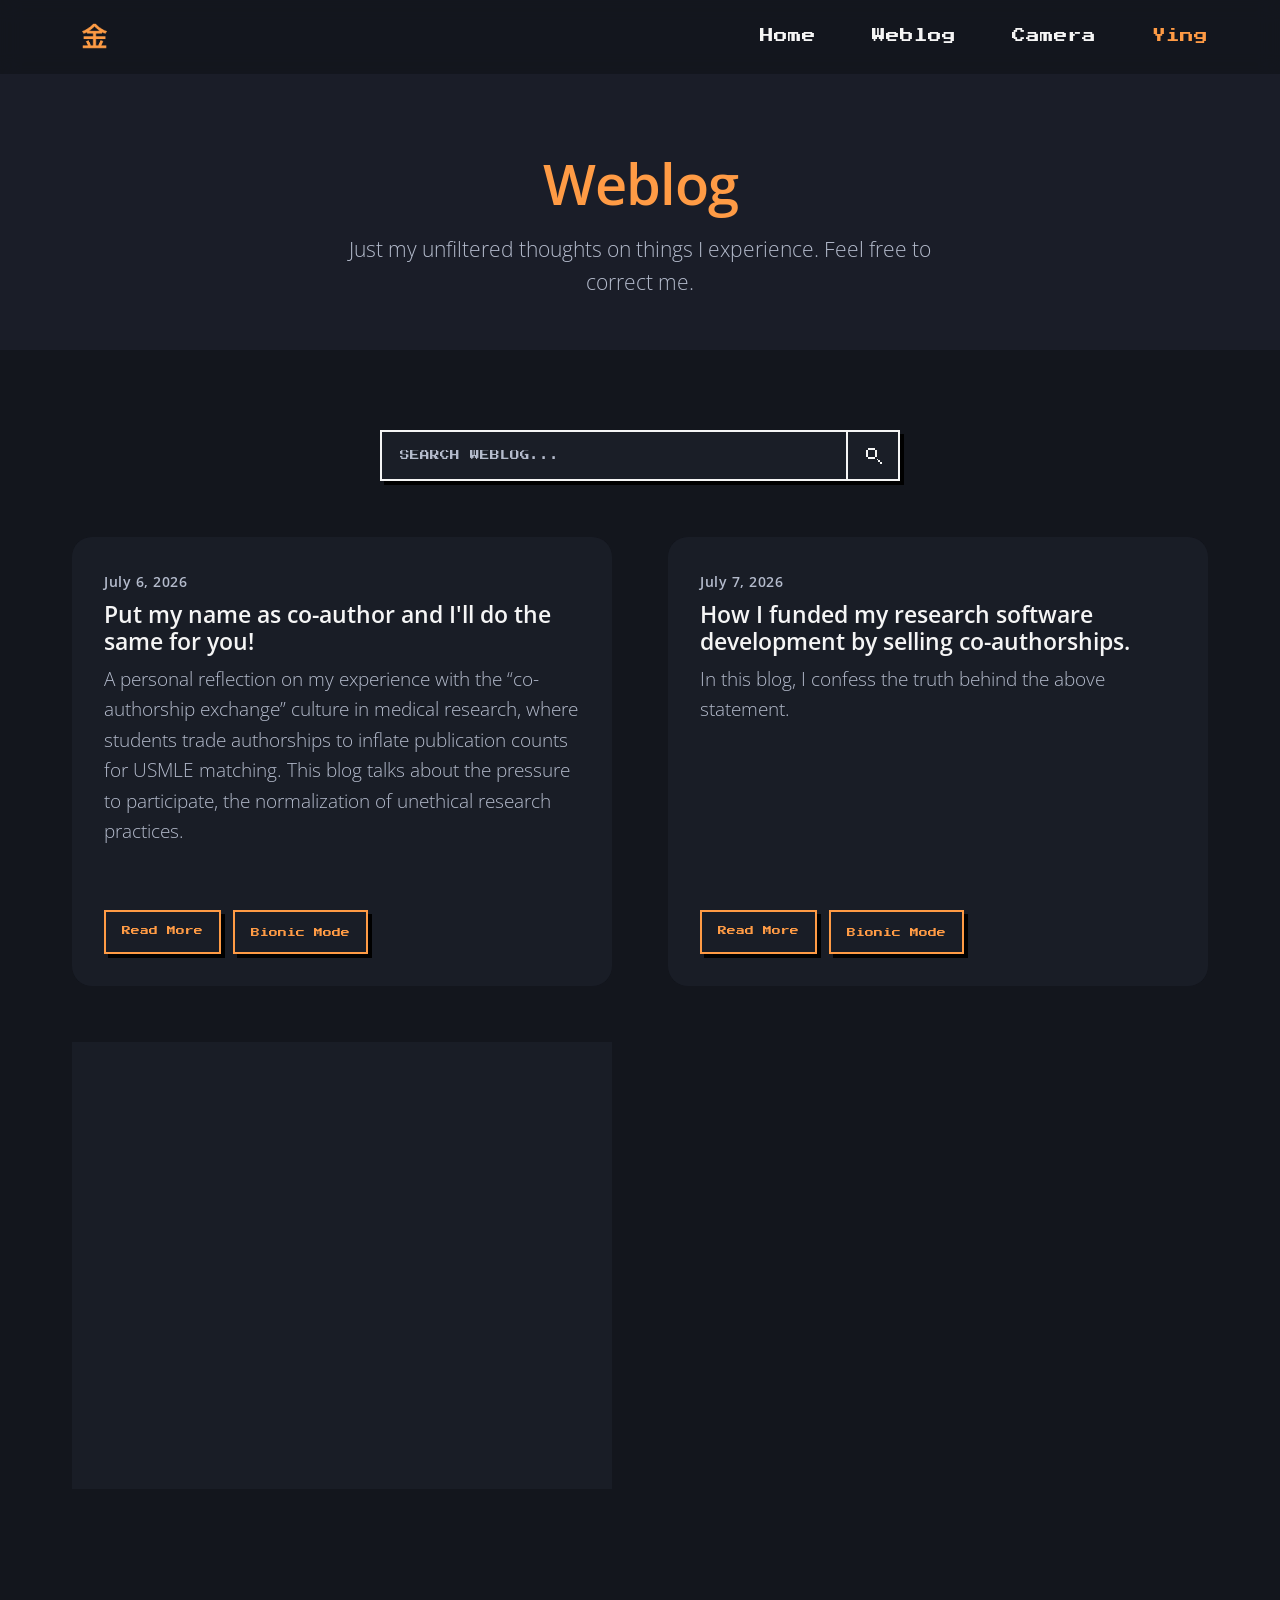
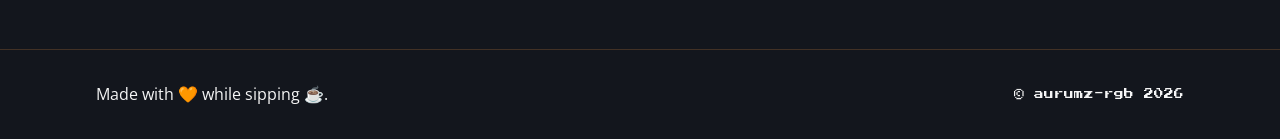
==== commit b2cccc23: "ying yang mode toggle, yang theme and logo swap, loader screen transition with animation reset, car " ====
--- a/blog.html
+++ b/blog.html
@@ -49,16 +49,20 @@
     <div class="container">
       <nav>
         <a href="index.html" class="logo">
-           <img src="assets/logo-official1.webp" alt="Aurumz Logo" style="height: 45px;">
+           <img class="logo-ying" src="assets/logo-official1.webp" alt="Aurumz Logo">
+           <img class="logo-yang" src="assets/logo-yang-header.webp" alt="" aria-hidden="true">
         </a>
+        <div class="nav-right">
+          <div class="nav-links" id="navLinks">
+            <a href="index.html">Home</a>
+            <a href="blog.html">Weblog</a>
+            <a href="camera.html">Camera</a>
+          </div>
+          <button class="mode-btn" id="modeToggle" type="button">Ying</button>
+        </div>
         <button class="mobile-menu-btn" id="mobileMenuBtn">
           <i class="fas fa-bars"></i>
         </button>
-        <div class="nav-links" id="navLinks">
-          <a href="index.html">Home</a>
-          <a href="blog.html">Weblog</a>
-          <a href="camera.html">Camera</a>
-        </div>
       </nav>
     </div>
   </header>
--- a/styles.css
+++ b/styles.css
@@ -1,17 +1,21 @@
 @import url('https://fonts.googleapis.com/css2?family=Press+Start+2P&display=swap');
 
 :root {
-  --bg-primary: #0a0a0f;
-  --bg-secondary: #14141a;
-  --bg-card: rgba(20, 20, 26, 0.7);
+  --bg-primary: #13161d;
+  --bg-primary-rgb: 19, 22, 29;
+  --bg-secondary: #1a1d28;
+  --bg-hero: #222633;
+  --bg-card: rgba(29, 33, 44, 0.7);
   --text-primary: #f5f5f5;
-  --text-secondary: #b8b8c8;
+  --text-secondary: #b4bbcc;
   --accent: #FF9B45;
+  --accent-rgb: 255, 155, 69;
   --accent-light: #ffb366;
   --accent-dark: #e0852f;
-  --border-color: rgba(255, 155, 69, 0.2);
+  --border-color: rgba(var(--accent-rgb), 0.2);
   --button-grey: #4d6281;
   --button-grey-hover: #3a4961;
+  --btn-hover: #5f4b39;
 
   --font-primary: 'Open Sans', sans-serif;
   --font-heading: 'Open Sans', sans-serif;
@@ -28,6 +32,23 @@
 
   --transition: all 0.3s cubic-bezier(0.4, 0, 0.2, 1);
   --transition-slow: all 0.6s ease;
+}
+
+:root[data-mode="yang"] {
+  --bg-primary: #0d0d0e;
+  --bg-primary-rgb: 13, 13, 14;
+  --bg-secondary: #161517;
+  --bg-hero: #0d0d0e;
+  --bg-card: rgba(30, 28, 30, 0.7);
+  --text-primary: #f4f1ef;
+  --text-secondary: #b7ada9;
+  --accent: #f26c5d;
+  --accent-rgb: 242, 108, 93;
+  --accent-light: #ff9d90;
+  --accent-dark: #cf4639;
+  --button-grey: #6e5b53;
+  --button-grey-hover: #453833;
+  --btn-hover: #b8473a;
 }
 
 * {
@@ -59,7 +80,7 @@
   justify-content: center;
   align-items: center;
   z-index: 9999;
-  transition: opacity 0.5s ease;
+  transition: opacity 0.5s ease, background-color 0.5s ease;
 }
 
 .loader {
@@ -75,6 +96,7 @@
   background-color: var(--accent);
   opacity: 0.2;
   animation: loaderBlink 1s steps(1) infinite;
+  transition: background-color 0.5s ease;
 }
 
 .loader span:nth-child(1) {
@@ -229,7 +251,7 @@
 }
 
 .btn:hover {
-  background-color: #5f4b39;
+  background-color: var(--btn-hover);
   box-shadow: 2px 2px 0px #000;
   transform: translate(2px, 2px);
 }
@@ -241,7 +263,7 @@
 }
 
 .btn-outline:hover {
-  background-color: #FF9B45;
+  background-color: var(--accent);
   color: var(--bg-primary);
 }
 
@@ -284,19 +306,25 @@
   left: 0;
   width: 100%;
   padding: 0.9rem 0;
-  background-color: rgba(10, 10, 15, 0.85);
+  background-color: rgba(var(--bg-primary-rgb), 0.85);
   backdrop-filter: blur(10px);
   z-index: 1000;
   transition: var(--transition);
 }
 
+header.scrolled {
+  background-color: rgba(var(--bg-primary-rgb), 0.95);
+}
+
 nav {
   display: flex;
   justify-content: space-between;
   align-items: center;
+  gap: var(--spacing-md);
 }
 
 .logo {
+  position: relative;
   font-size: clamp(1.2rem, 4vw, 1.5rem);
   font-weight: 700;
   color: var(--text-primary);
@@ -317,6 +345,30 @@
 .logo i {
   color: var(--accent);
   margin-right: var(--spacing-xs);
+}
+
+.logo img {
+  display: block;
+  height: 45px;
+  width: auto;
+  transition: opacity 0.6s cubic-bezier(0.4, 0, 0.2, 1);
+}
+
+.logo .logo-yang {
+  position: absolute;
+  top: 50%;
+  left: 0;
+  transform: translateY(-50%);
+  opacity: 0;
+}
+
+:root[data-mode="yang"] .logo .logo-ying {
+  opacity: 0;
+}
+
+:root[data-mode="yang"] .logo .logo-yang {
+  opacity: 1;
+  height: 68px;
 }
 
 .nav-links {
@@ -353,6 +405,50 @@
   width: 100%;
 }
 
+.nav-right {
+  display: flex;
+  align-items: center;
+  gap: var(--spacing-lg);
+}
+
+.mode-btn {
+  background: none;
+  border: none;
+  padding: 0;
+  color: var(--accent);
+  font-family: 'Press Start 2P', cursive;
+  font-weight: 400;
+  font-size: 0.85rem;
+  letter-spacing: 0;
+  line-height: 1.6;
+  cursor: pointer;
+  position: relative;
+  transition: var(--transition);
+}
+
+.mode-btn::after {
+  content: '';
+  position: absolute;
+  bottom: -7px;
+  left: 0;
+  width: 0;
+  height: 4px;
+  background-image: repeating-linear-gradient(90deg,
+      var(--accent) 0,
+      var(--accent) 4px,
+      transparent 4px,
+      transparent 8px);
+  transition: var(--transition);
+}
+
+.mode-btn:hover {
+  color: var(--accent-light);
+}
+
+.mode-btn:hover::after {
+  width: 100%;
+}
+
 .mobile-menu-btn {
   display: none;
   background: none;
@@ -372,7 +468,7 @@
   padding: var(--spacing-xl) 0;
   position: relative;
   overflow: hidden;
-  background-color: var(--bg-primary);
+  background-color: var(--bg-hero);
 }
 
 .hero-content {
@@ -407,9 +503,10 @@
 }
 
 .hero-logo-right {
+  position: relative;
   width: 30%;
   border-radius: 50%;
-  background-color: var(--bg-secondary);
+  background-color: transparent;
   display: flex;
   align-items: center;
   justify-content: center;
@@ -420,6 +517,23 @@
   width: 100%;
   height: auto;
   object-fit: contain;
+  transition: opacity 0.6s cubic-bezier(0.4, 0, 0.2, 1);
+}
+
+.hero-logo-right .logo-yang {
+  position: absolute;
+  top: 0;
+  left: 0;
+  opacity: 0;
+}
+
+:root[data-mode="yang"] .hero-logo-right .logo-ying {
+  opacity: 0;
+}
+
+:root[data-mode="yang"] .hero-logo-right .logo-yang {
+  opacity: 1;
+  transform: scale(1.4);
 }
 
 .hero-buttons {
@@ -432,10 +546,11 @@
 }
 
 .car-container {
+  --car-width: clamp(85px, 16vw, 160px);
   position: absolute;
-  bottom: -71px;
+  bottom: calc(var(--car-width) * -0.44);
   left: -160px;
-  width: clamp(85px, 16vw, 160px);
+  width: var(--car-width);
   height: auto;
   z-index: 10;
   opacity: 0;
@@ -472,7 +587,7 @@
   width: clamp(80px, 15vw, 150px);
   height: clamp(80px, 15vw, 150px);
   border-radius: 50%;
-  background: radial-gradient(circle, rgba(255, 155, 69, 0.2) 0%, transparent 70%);
+  background: radial-gradient(circle, rgba(var(--accent-rgb), 0.2) 0%, transparent 70%);
   animation: float 4s ease-in-out infinite;
   z-index: 1;
 }
@@ -485,7 +600,7 @@
   width: clamp(60px, 10vw, 100px);
   height: clamp(60px, 10vw, 100px);
   border-radius: 50%;
-  background: radial-gradient(circle, rgba(255, 155, 69, 0.15) 0%, transparent 70%);
+  background: radial-gradient(circle, rgba(var(--accent-rgb), 0.15) 0%, transparent 70%);
   animation: float 5s ease-in-out infinite reverse;
   z-index: 1;
 }
@@ -624,7 +739,7 @@
   padding: var(--spacing-xl) 0;
   background-color: var(--bg-primary);
   position: relative;
-  background: radial-gradient(circle at 50% 50%, rgba(255, 155, 69, 0.1) 0%, rgba(10, 10, 15, 0) 70%);
+  background: radial-gradient(circle at 50% 50%, rgba(var(--accent-rgb), 0.1) 0%, rgba(var(--bg-primary-rgb), 0) 70%);
 }
 
 .section-header {
@@ -657,7 +772,7 @@
   height: auto;
   aspect-ratio: 16 / 9;
   width: 100%;
-  object-fit: contain;
+  object-fit: cover;
   transition: none;
   background-color: var(--bg-secondary);
 }
@@ -691,7 +806,7 @@
 }
 
 .tag {
-  background-color: rgba(255, 155, 69, 0.15);
+  background-color: rgba(var(--accent-rgb), 0.15);
   color: var(--accent);
   padding: 0.45rem 0.6rem;
   border: 2px solid #000;
@@ -744,7 +859,7 @@
 }
 
 .contact-link:hover {
-  background-color: rgba(255, 155, 69, 0.1);
+  background-color: rgba(var(--accent-rgb), 0.1);
   transform: translateY(-8px);
   border-color: var(--accent);
 }
@@ -940,7 +1055,7 @@
   max-width: 520px;
   margin: 0 auto var(--spacing-lg);
   background-color: var(--bg-card);
-  border: 2px solid var(--accent);
+  border: 2px solid var(--text-primary);
   box-shadow: 4px 4px 0 #000;
 }
 
@@ -982,14 +1097,15 @@
   width: 52px;
   flex-shrink: 0;
   background-color: transparent;
-  color: var(--accent);
+  color: var(--text-primary);
   border: none;
-  border-left: 2px solid var(--accent);
+  border-left: 2px solid var(--text-primary);
   cursor: pointer;
   outline: none;
 }
 
 .blog-search-btn:hover {
+  background-color: rgba(255, 255, 255, 0.12);
   color: var(--text-primary);
 }
 
@@ -1183,8 +1299,7 @@
   }
 
   .car-container {
-    bottom: calc(-67px * 1.1);
-    width: clamp(120px, 20vw, 200px);
+    --car-width: clamp(120px, 20vw, 200px);
   }
 
   .plane-gif {
@@ -1251,7 +1366,7 @@
     left: 0;
     width: 100%;
     flex-direction: column;
-    background-color: rgba(10, 10, 15, 0.95);
+    background-color: rgba(var(--bg-primary-rgb), 0.95);
     padding: var(--spacing-md);
     gap: var(--spacing-md);
     border-top: 1px solid var(--border-color);
@@ -1263,6 +1378,10 @@
 
   .nav-links a {
     width: fit-content;
+  }
+
+  .nav-right {
+    margin-left: auto;
   }
 
   .mobile-menu-btn {
@@ -1355,8 +1474,7 @@
   }
 
   .car-container {
-    width: 140px;
-    bottom: calc(-67px * 0.91);
+    --car-width: 140px;
     left: -150px;
   }
 
@@ -1459,8 +1577,7 @@
   }
 
   .car-container {
-    width: 120px;
-    bottom: calc(-67px * 0.86);
+    --car-width: 120px;
     left: -120px;
   }
 
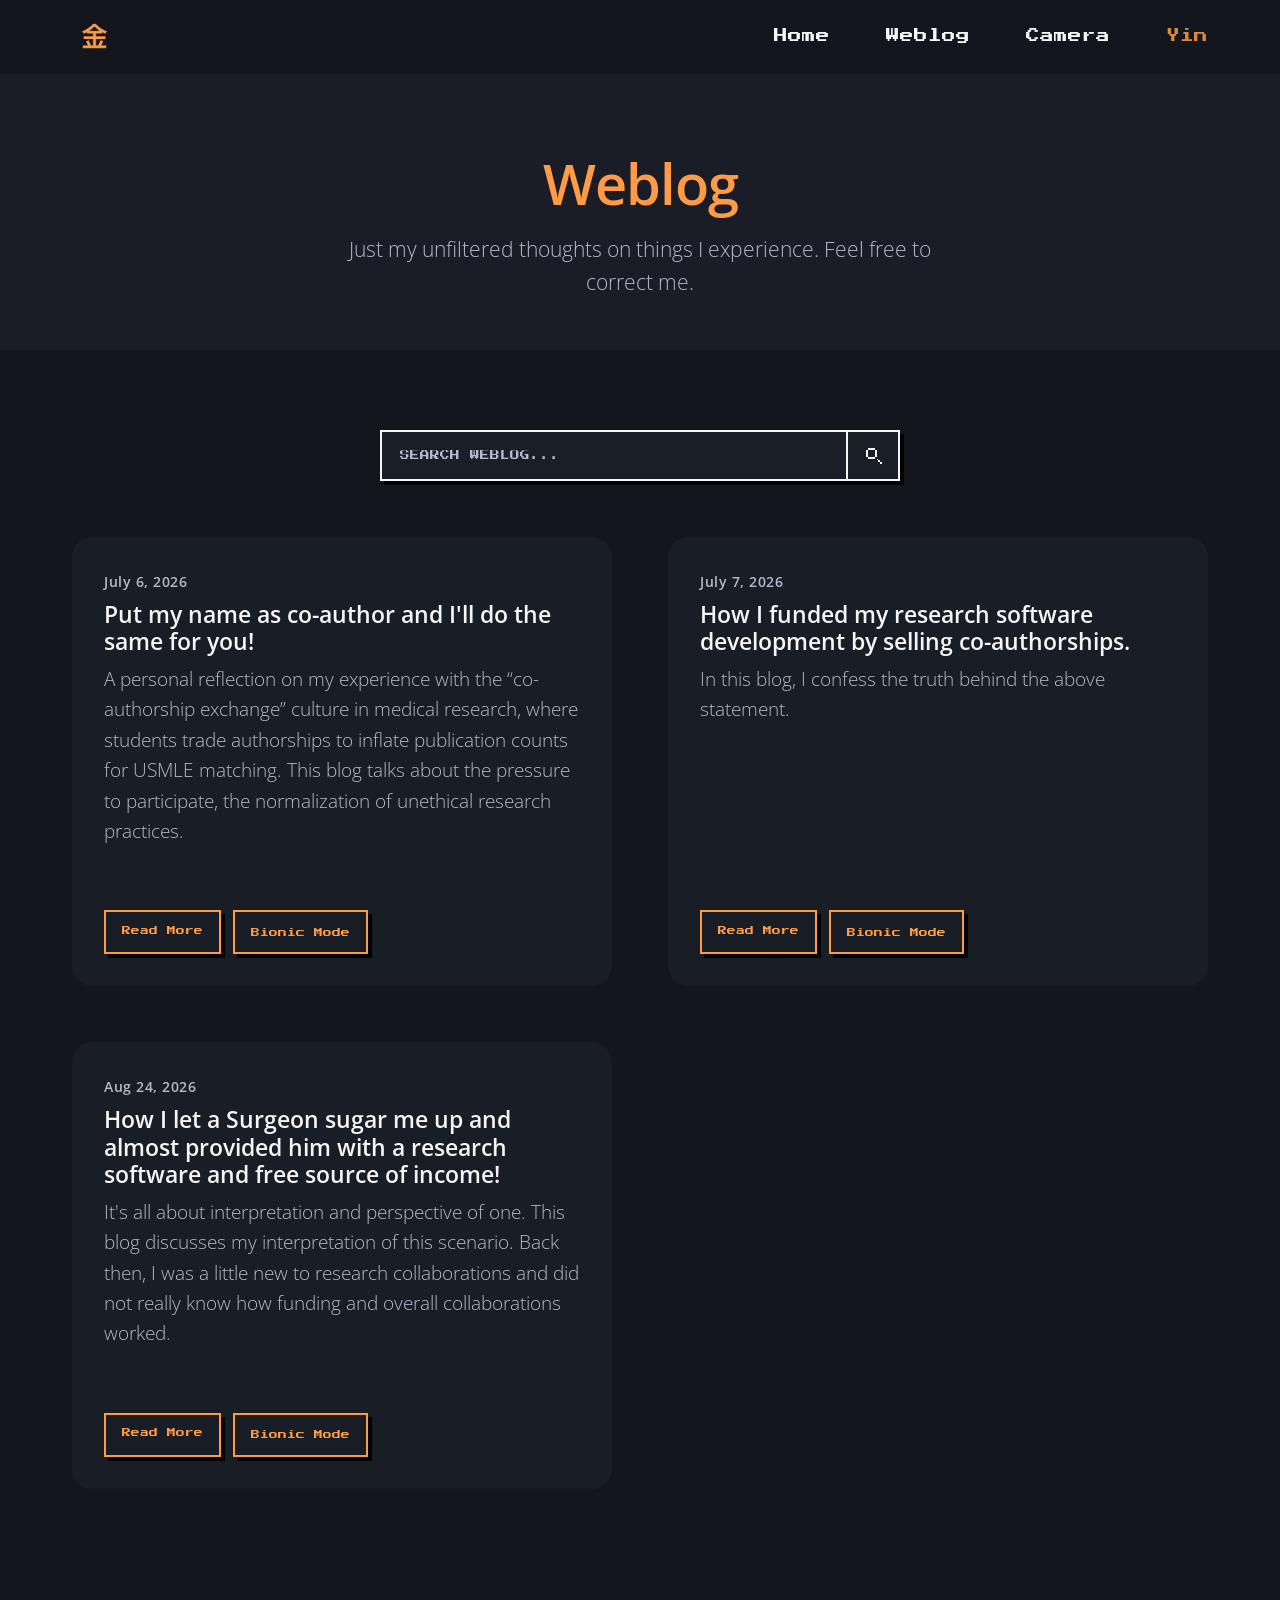
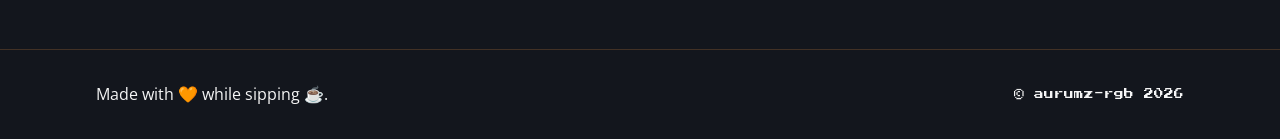
==== commit b1f9ede6: "stacked mobile hero, hero sizes tuned on all dimensions, bigger rocket on mobile, salmon icons bigge" ====
--- a/blog.html
+++ b/blog.html
@@ -49,7 +49,7 @@
     <div class="container">
       <nav>
         <a href="index.html" class="logo">
-           <img class="logo-ying" src="assets/logo-official1.webp" alt="Aurumz Logo">
+           <img class="logo-yin" src="assets/logo-official1.webp" alt="Aurumz Logo">
            <img class="logo-yang" src="assets/logo-yang-header.webp" alt="" aria-hidden="true">
         </a>
         <div class="nav-right">
@@ -58,7 +58,7 @@
             <a href="blog.html">Weblog</a>
             <a href="camera.html">Camera</a>
           </div>
-          <button class="mode-btn" id="modeToggle" type="button">Ying</button>
+          <button class="mode-btn" id="modeToggle" type="button">Yin</button>
         </div>
         <button class="mobile-menu-btn" id="mobileMenuBtn">
           <i class="fas fa-bars"></i>
--- a/styles.css
+++ b/styles.css
@@ -362,7 +362,7 @@
   opacity: 0;
 }
 
-:root[data-mode="yang"] .logo .logo-ying {
+:root[data-mode="yang"] .logo .logo-yin {
   opacity: 0;
 }
 
@@ -423,6 +423,7 @@
   line-height: 1.6;
   cursor: pointer;
   position: relative;
+  opacity: 0.86;
   transition: var(--transition);
 }
 
@@ -491,6 +492,8 @@
 
 .hero-image-left {
   width: 100%;
+  aspect-ratio: 4 / 1;
+  container-type: inline-size;
   border-radius: var(--border-radius-lg);
   overflow: hidden;
   box-shadow: none;
@@ -500,6 +503,74 @@
   width: 100%;
   height: auto;
   display: block;
+}
+
+.hero-intro {
+  position: relative;
+  height: 100%;
+  display: flex;
+  align-items: center;
+}
+
+.hero-art {
+  position: absolute;
+  left: 0.5cqw;
+  top: 50%;
+  transform: translateY(-50%);
+  width: 26cqw;
+  height: 19.5cqw;
+}
+
+.hero-art img {
+  position: absolute;
+  inset: 0;
+  width: 100%;
+  height: 100%;
+  object-fit: contain;
+  transition: opacity 0.6s cubic-bezier(0.4, 0, 0.2, 1);
+}
+
+.hero-art .hero-art-yang {
+  opacity: 0;
+}
+
+:root[data-mode="yang"] .hero-art .hero-art-yin {
+  opacity: 0;
+}
+
+:root[data-mode="yang"] .hero-art .hero-art-yang {
+  opacity: 1;
+}
+
+:root[data-mode="yang"] .hero-art {
+  width: 27.5cqw;
+  height: 20.5cqw;
+}
+
+.hero-intro-text {
+  padding-left: 31.5cqw;
+  text-align: left;
+}
+
+.hero-intro-line {
+  display: block;
+  color: var(--text-primary);
+  font-size: 4.2cqw;
+  font-weight: 400;
+  line-height: 1.15;
+}
+
+.hero-intro-line.hero-intro-name {
+  font-size: 6.2cqw;
+  margin: -0.1cqw 0 0;
+}
+
+.hero-intro-line:last-child {
+  font-size: 4.6cqw;
+}
+
+.hero-intro-line strong {
+  font-weight: 700;
 }
 
 .hero-logo-right {
@@ -520,6 +591,10 @@
   transition: opacity 0.6s cubic-bezier(0.4, 0, 0.2, 1);
 }
 
+.hero-logo-right .logo-yin {
+  transform: scale(1.1);
+}
+
 .hero-logo-right .logo-yang {
   position: absolute;
   top: 0;
@@ -527,7 +602,7 @@
   opacity: 0;
 }
 
-:root[data-mode="yang"] .hero-logo-right .logo-ying {
+:root[data-mode="yang"] .hero-logo-right .logo-yin {
   opacity: 0;
 }
 
@@ -543,6 +618,36 @@
 
 .hero-buttons .btn {
   padding: 1rem 1.5rem;
+  opacity: 0.86;
+}
+
+.hero-buttons .btn {
+  background-color: #fff;
+  color: #0d0d0e;
+  border-color: #fff;
+  box-shadow: 4px 4px 0px rgba(255, 255, 255, 0.45);
+}
+
+.hero-buttons .btn:hover {
+  background-color: #e9e9e9;
+  color: #0d0d0e;
+  border-color: #fff;
+  box-shadow: 2px 2px 0px rgba(255, 255, 255, 0.45);
+  transform: translate(2px, 2px);
+}
+
+.hero-buttons .btn-outline {
+  background-color: transparent;
+  border-color: #fff;
+  color: #fff;
+}
+
+.hero-buttons .btn-outline:hover {
+  background-color: #fff;
+  border-color: #fff;
+  color: #0d0d0e;
+  transform: translate(2px, 2px);
+  box-shadow: 2px 2px 0px rgba(255, 255, 255, 0.45);
 }
 
 .car-container {
@@ -570,6 +675,28 @@
   z-index: 10;
   opacity: 0;
   pointer-events: none;
+}
+
+:root[data-mode="yang"] .plane-gif {
+  width: clamp(80px, 15vw, 158px);
+}
+
+:root[data-mode="yang"] .car-container {
+  bottom: calc(var(--car-width) * -0.2);
+}
+
+:root[data-mode="yang"] .car-gif {
+  width: 66%;
+}
+
+@keyframes deerHop {
+  0%, 100% {
+    transform: translateY(0) rotate(0deg);
+  }
+
+  50% {
+    transform: translateY(-10px) rotate(-2.5deg);
+  }
 }
 
 .about {
@@ -763,7 +890,6 @@
 }
 
 .project-card:hover {
-  transform: translateY(-15px);
   box-shadow: 0 20px 40px rgba(0, 0, 0, 0.4);
   border-color: var(--border-color);
 }
@@ -1308,6 +1434,10 @@
     width: clamp(600px, 90vw, 950px);
   }
 
+  :root[data-mode="yang"] .plane-gif {
+    width: clamp(150px, 22.7vw, 240px);
+  }
+
   @keyframes carRace {
     0% {
       left: -150px;
@@ -1438,10 +1568,49 @@
   }
 
   .hero-image-left {
-    width: 180%;
-    max-width: 700px;
+    width: 100%;
+    max-width: 600px;
     margin: 0 auto;
-    transform: translateX(-4%);
+    transform: none;
+    aspect-ratio: auto;
+  }
+
+  .hero-intro {
+    height: auto;
+    flex-direction: column;
+    align-items: center;
+  }
+
+  .hero-art {
+    position: relative;
+    left: 0;
+    top: 0;
+    transform: none;
+    width: 32cqw;
+    height: 24cqw;
+    margin-bottom: 1.2rem;
+  }
+
+  :root[data-mode="yang"] .hero-art {
+    width: 33.5cqw;
+    height: 25cqw;
+  }
+
+  .hero-intro-text {
+    padding-left: 0;
+    text-align: center;
+  }
+
+  .hero-intro-line {
+    font-size: 6.5cqw;
+  }
+
+  .hero-intro-line.hero-intro-name {
+    font-size: 9.5cqw;
+  }
+
+  .hero-intro-line:last-child {
+    font-size: 7.5cqw;
   }
 
   .hero-logo-right {
@@ -1482,6 +1651,10 @@
     top: 20%;
     left: -650px;
     width: clamp(500px, 95vw, 850px);
+  }
+
+  :root[data-mode="yang"] .plane-gif {
+    width: clamp(145px, 27vw, 240px);
   }
 
   @keyframes carRace {
@@ -1546,10 +1719,10 @@
   }
 
   .hero-image-left {
-    width: 200%;
+    width: 100%;
     max-width: 500px;
     margin: 0 auto;
-    transform: translateX(-5%);
+    transform: none;
   }
 
   .hero-logo-right {
@@ -1595,6 +1768,10 @@
     top: 15%;
     left: -550px;
     width: clamp(450px, 100vw, 750px);
+  }
+
+  :root[data-mode="yang"] .plane-gif {
+    width: clamp(132px, 28vw, 210px);
   }
 
   .contact-heading {
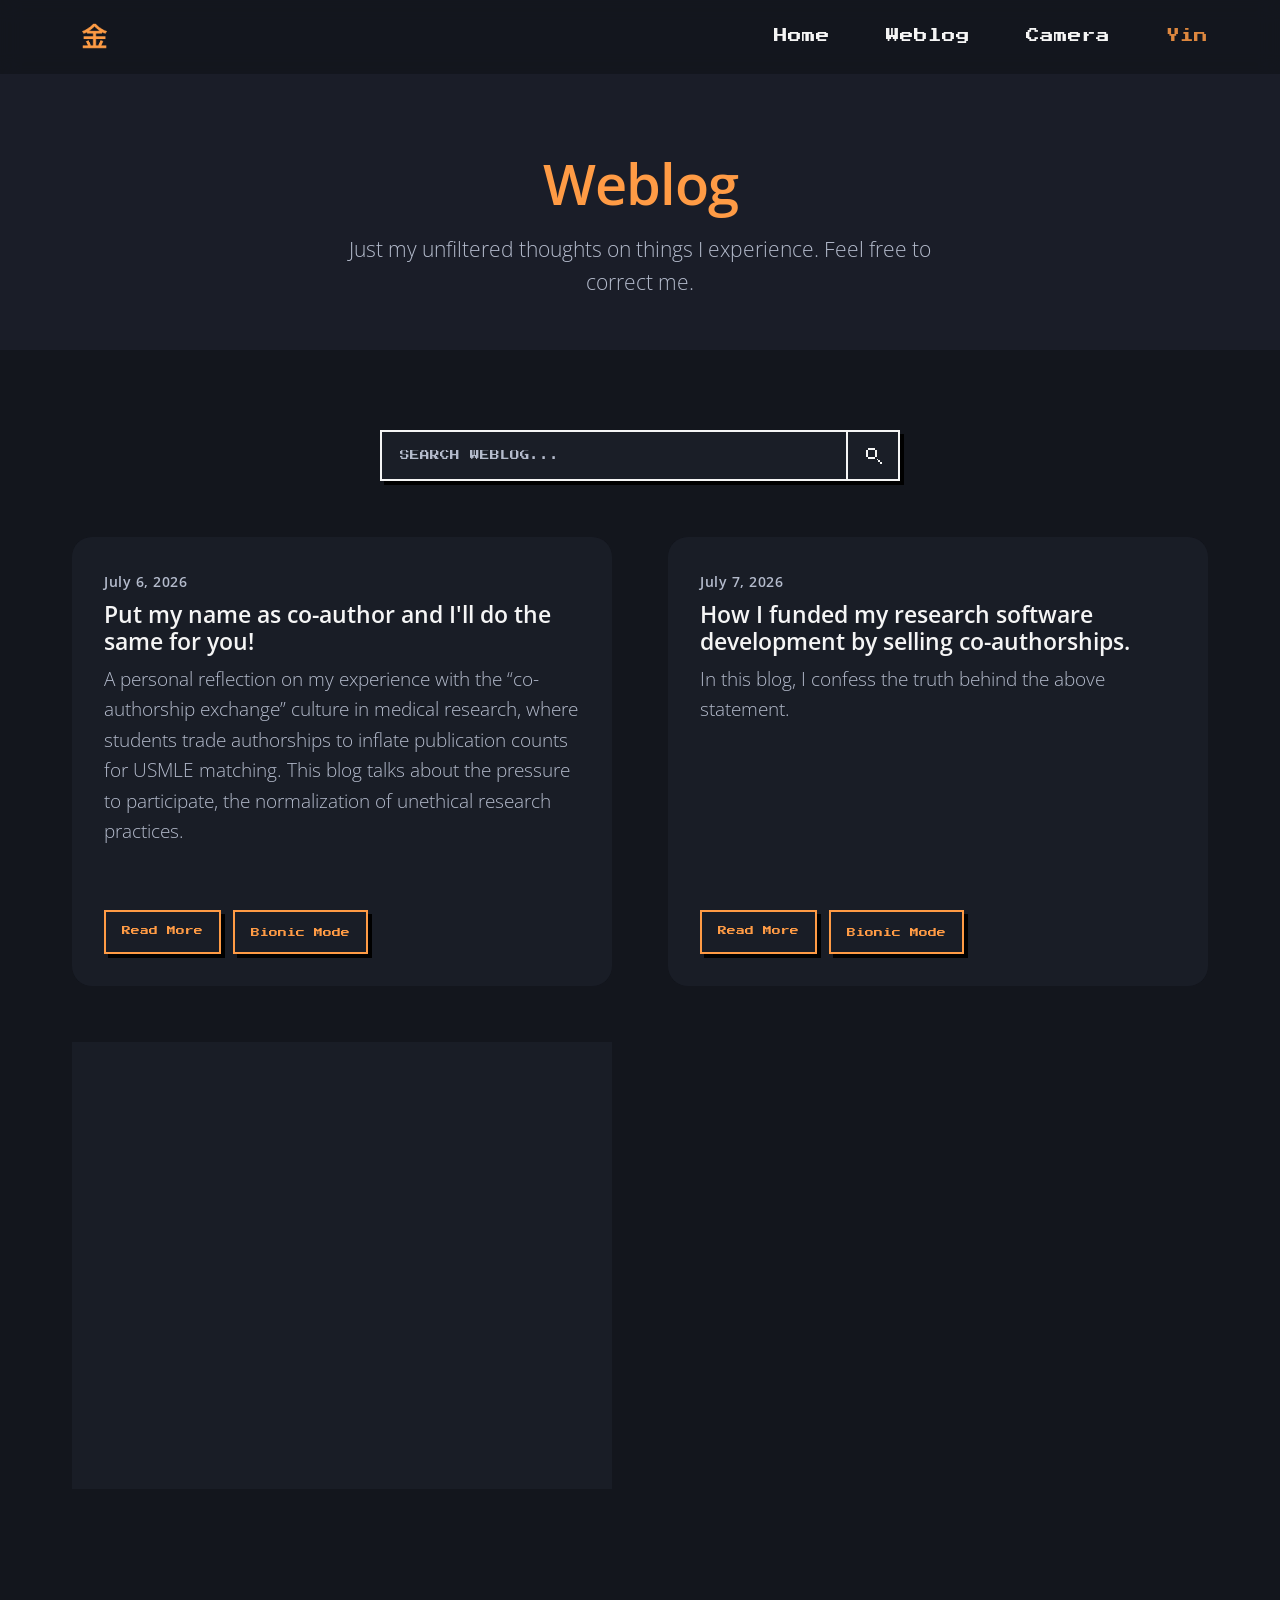
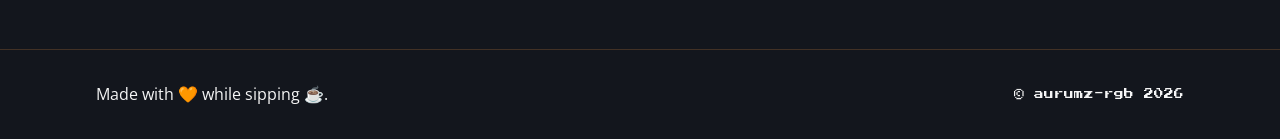
==== commit 8c547cdb: "navy embed banner for link previews, og image swapped on all pages" ====
--- a/blog.html
+++ b/blog.html
@@ -20,7 +20,7 @@
   <meta property="og:description" content="An unfiltered weblog by Vihaan (Aurumz) sharing personal experiences and thoughts on medical research, academic pressure, USMLE culture, evidence synthesis.">
   <meta property="og:type" content="website">
   <meta property="og:url" content="https://aurumz-rgb.github.io/blog.html">
-  <meta property="og:image" content="https://aurumz-rgb.github.io/assets/web-banner.png">
+  <meta property="og:image" content="https://aurumz-rgb.github.io/assets/banner-embed.png">
   <meta property="og:image:alt" content="Aurumz Web Banner">
   
   <meta name="twitter:card" content="summary_large_image">
--- a/styles.css
+++ b/styles.css
@@ -517,8 +517,8 @@
   left: 0.5cqw;
   top: 50%;
   transform: translateY(-50%);
-  width: 26cqw;
-  height: 19.5cqw;
+  width: 28cqw;
+  height: 21cqw;
 }
 
 .hero-art img {
@@ -543,12 +543,12 @@
 }
 
 :root[data-mode="yang"] .hero-art {
-  width: 27.5cqw;
-  height: 20.5cqw;
+  width: 29.5cqw;
+  height: 22cqw;
 }
 
 .hero-intro-text {
-  padding-left: 31.5cqw;
+  padding-left: 32.5cqw;
   text-align: left;
 }
 
@@ -1586,14 +1586,22 @@
     left: 0;
     top: 0;
     transform: none;
-    width: 32cqw;
-    height: 24cqw;
+    width: 50cqw;
+    height: 38cqw;
     margin-bottom: 1.2rem;
   }
 
   :root[data-mode="yang"] .hero-art {
-    width: 33.5cqw;
-    height: 25cqw;
+    width: 46cqw;
+    height: 34cqw;
+  }
+
+  :root[data-mode="yang"] .car-gif {
+    width: 85%;
+  }
+
+  :root[data-mode="yang"] .car-container {
+    bottom: calc(var(--car-width) * -0.21);
   }
 
   .hero-intro-text {
@@ -1602,15 +1610,15 @@
   }
 
   .hero-intro-line {
-    font-size: 6.5cqw;
+    font-size: 9cqw;
   }
 
   .hero-intro-line.hero-intro-name {
-    font-size: 9.5cqw;
+    font-size: 13.5cqw;
   }
 
   .hero-intro-line:last-child {
-    font-size: 7.5cqw;
+    font-size: 10.5cqw;
   }
 
   .hero-logo-right {
